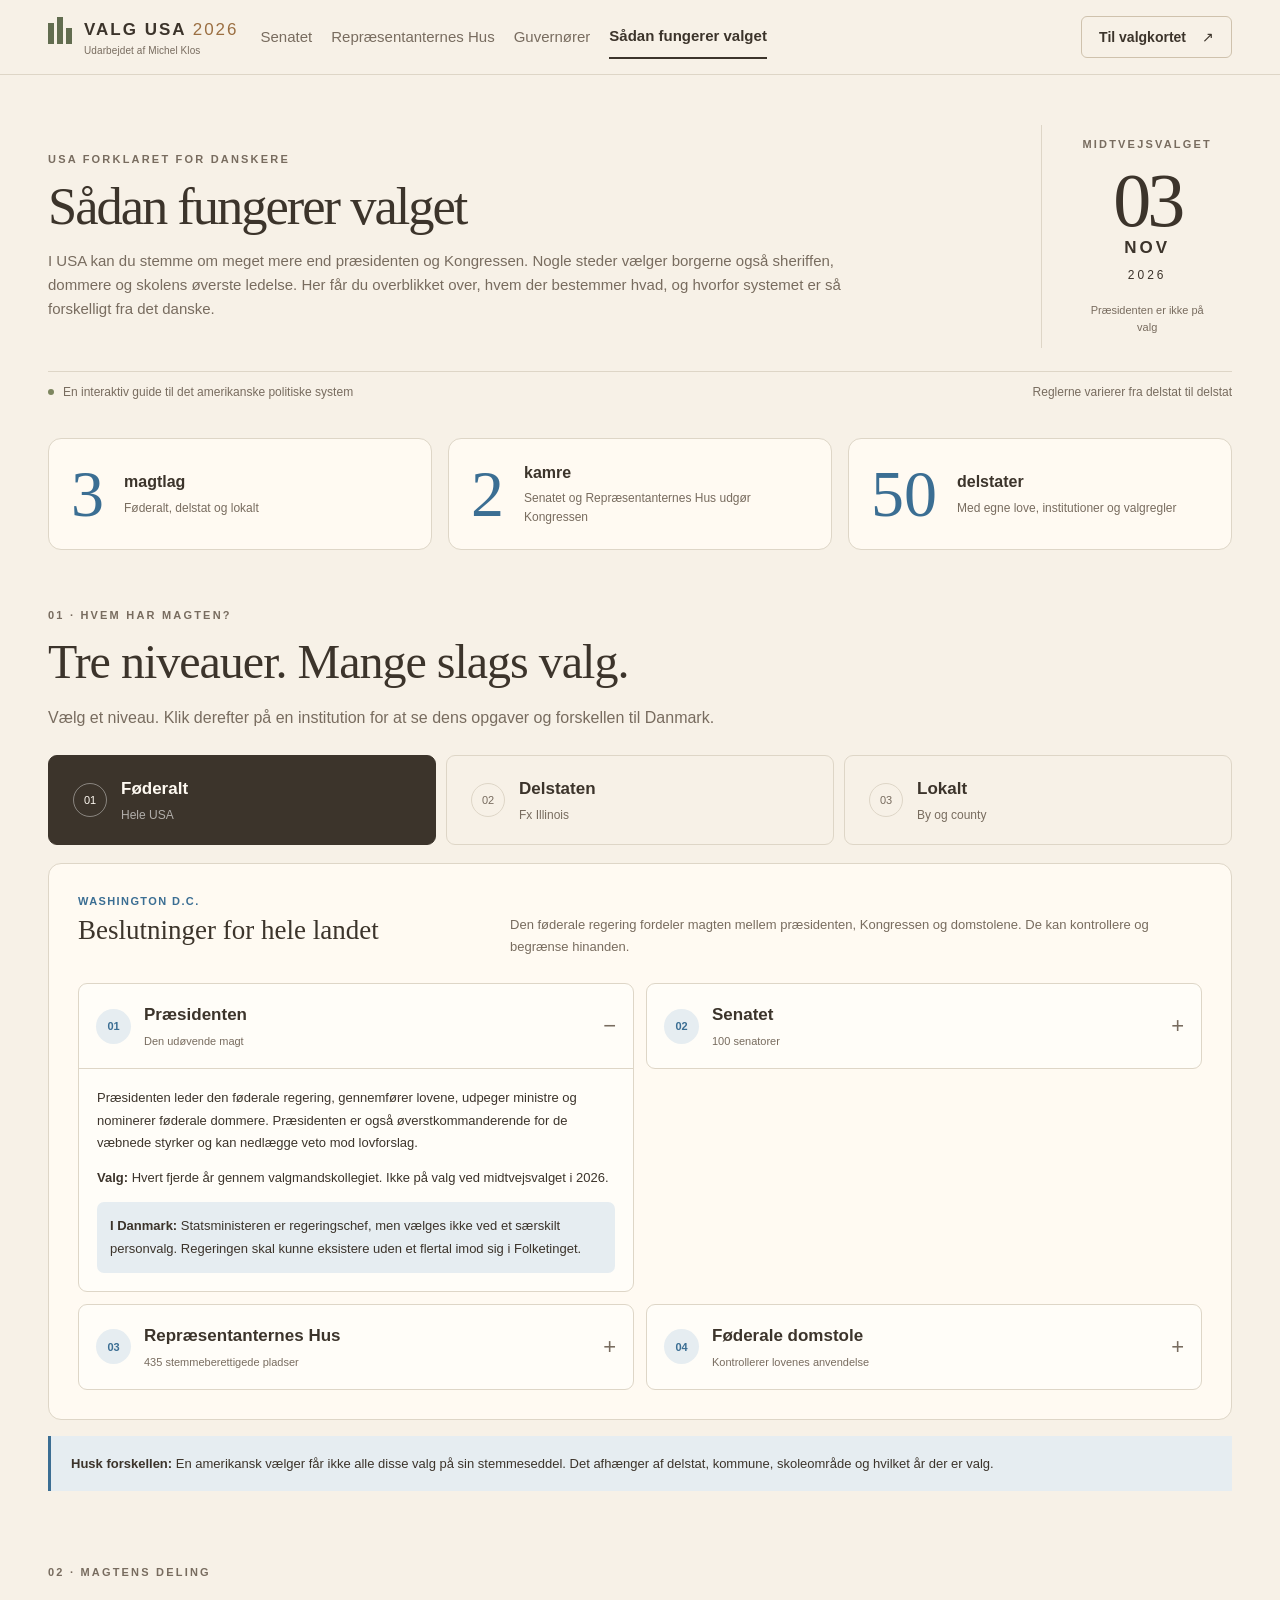
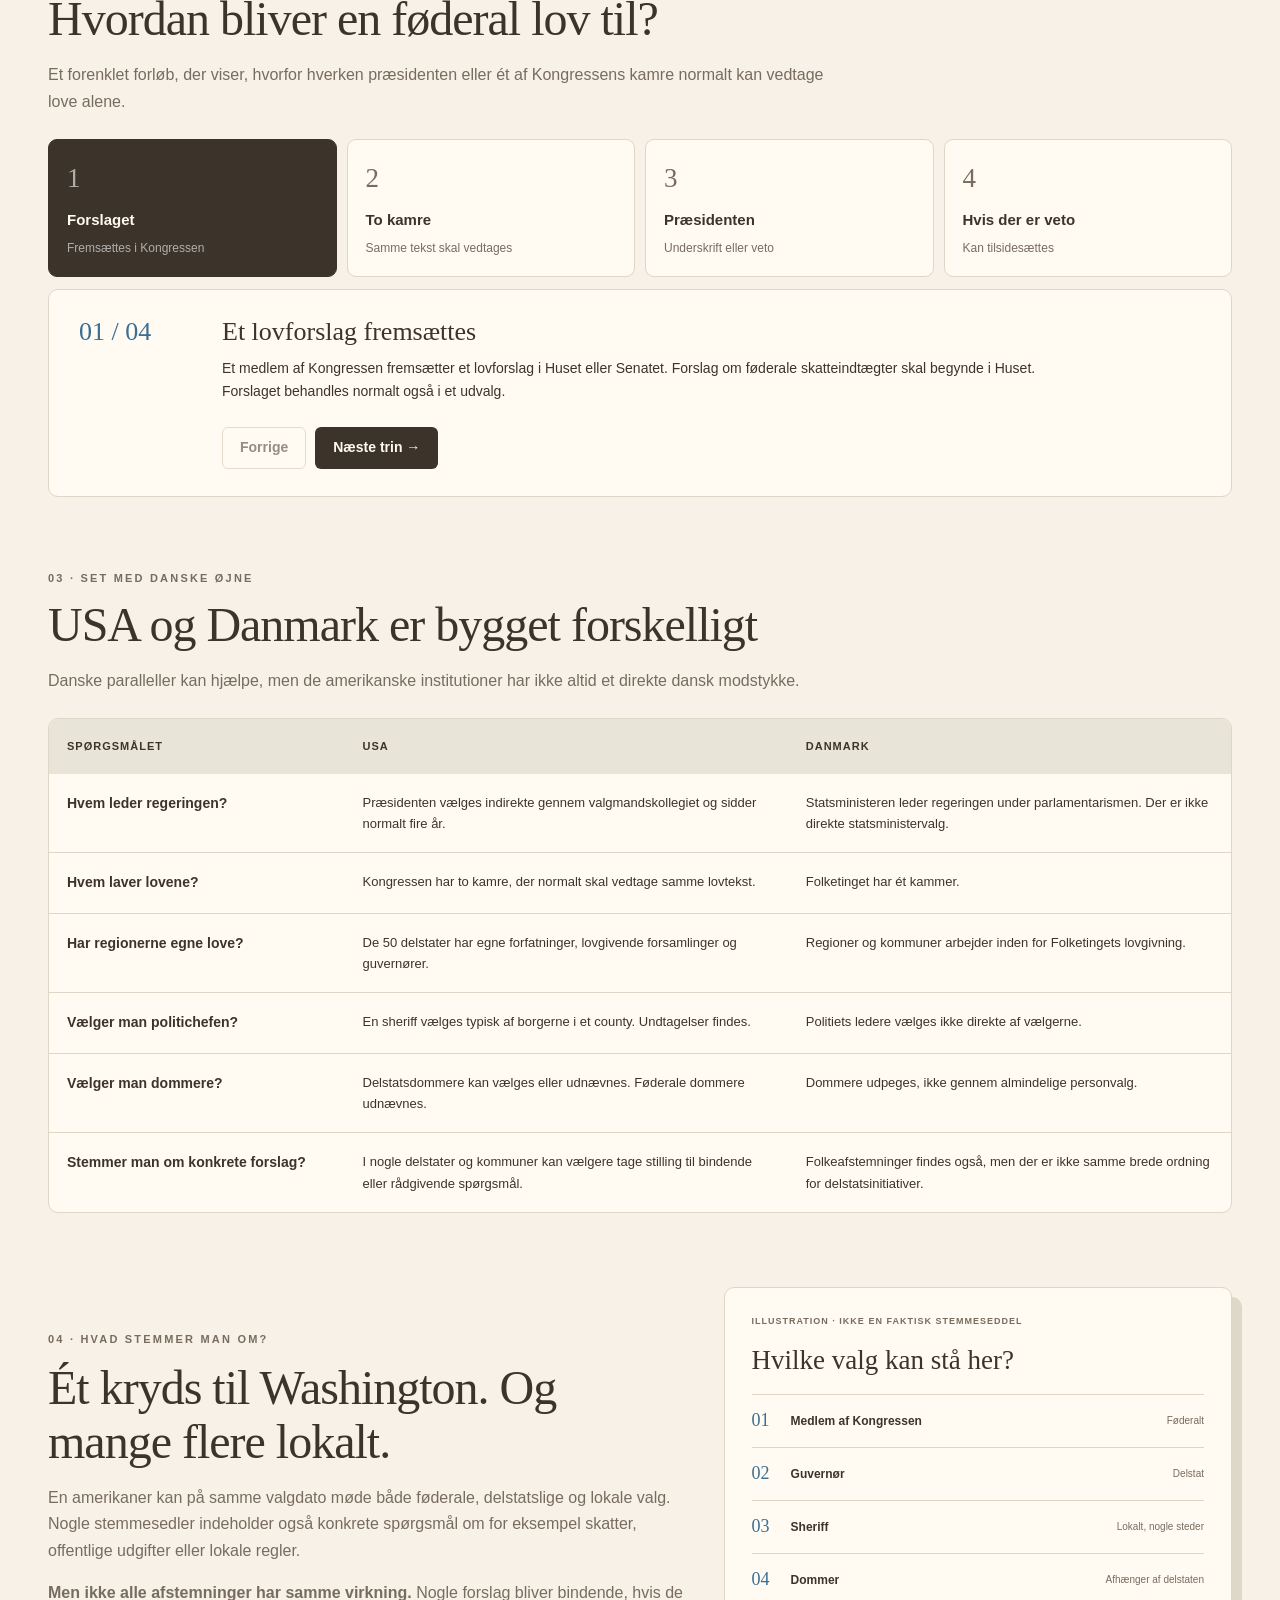
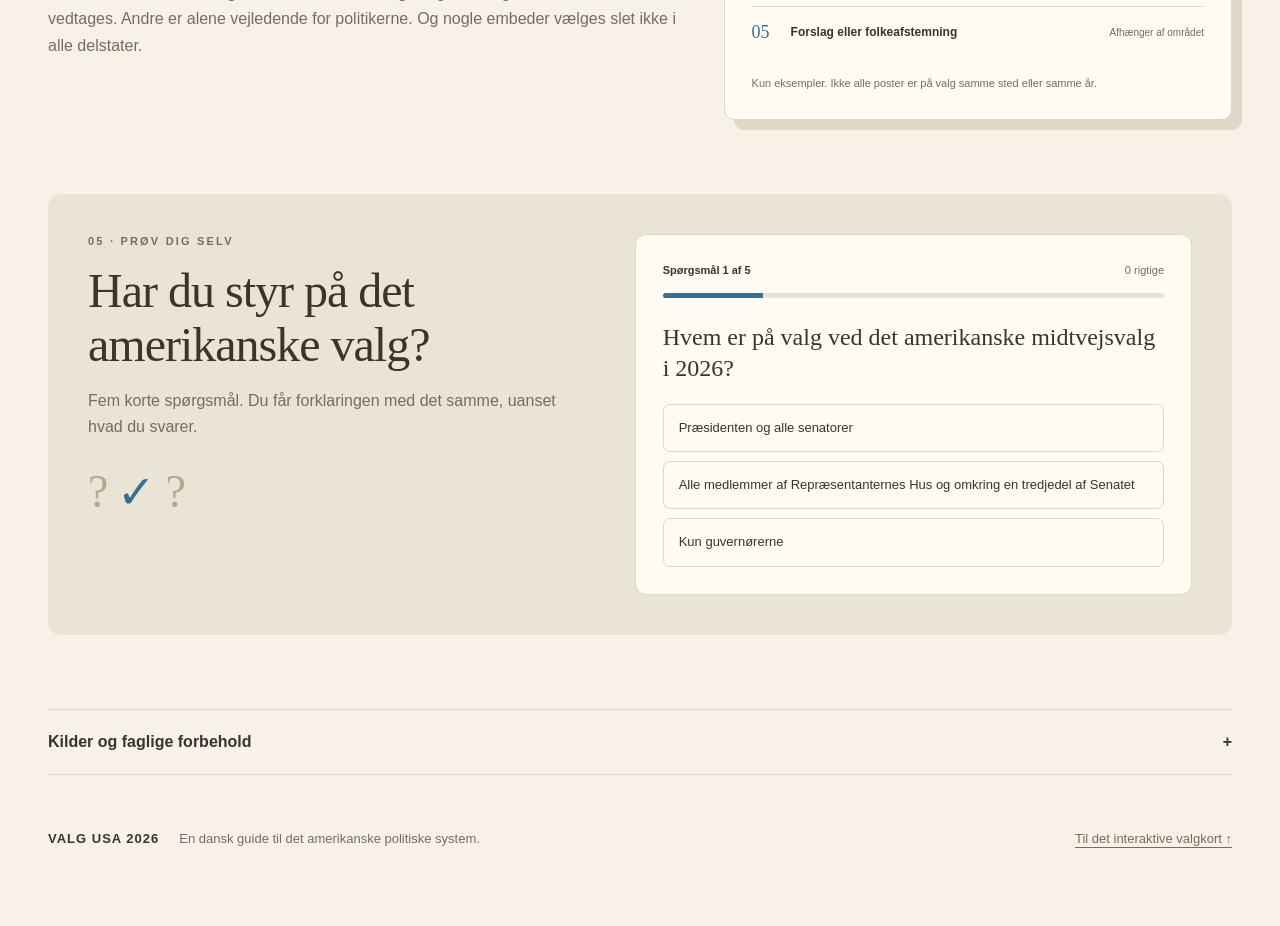
==== saadan-fungerer-valget.html @ 609e4a31 "Overfoer undervisningsguide uden Chicago og bevar udfoldede delstatsoplysninger" ====
<!doctype html>
<html lang="da">
<head>
  <meta charset="utf-8">
  <meta name="viewport" content="width=device-width,initial-scale=1">
  <meta name="theme-color" content="#3c342b">
  <meta name="description" content="Forstå det amerikanske valg fra præsidenten og Kongressen til sheriff, dommere, skolebestyrelser og lokale folkeafstemninger. En dansk, interaktiv valgguide.">
  <title>Sådan fungerer valget | Valg USA 2026</title>
  <link rel="icon" href="assets/favicon.svg" type="image/svg+xml">
  <link rel="stylesheet" href="assets/style.css">
  <link rel="stylesheet" href="assets/guide.css">
  <script defer src="assets/guide.js"></script>
</head>
<body class="guide-page">
  <a class="skip-link" href="#main">Gå til indhold</a>
  <header class="header">
    <div class="header-inner">
      <div class="brand-lockup"><a href="./?view=senate" class="brand" aria-label="Valg USA 2026, til forsiden"><span class="brand-symbol" aria-hidden="true"><i></i><i></i><i></i></span><span>VALG USA <b>2026</b></span></a><span class="brand-credit">Udarbejdet af Michel Klos</span></div>
      <nav class="nav" aria-label="Hovedmenu">
        <a class="nav-link" href="./?view=senate">Senatet</a>
        <a class="nav-link" href="./?view=house" aria-label="Repræsentanternes Hus"><span class="nav-full">Repræsentanternes Hus</span><span class="nav-short">Huset</span></a>
        <a class="nav-link" href="./?view=governors">Guvernører</a>

        <a class="nav-link active nav-education" href="saadan-fungerer-valget.html" aria-current="page"><span class="nav-full">Sådan fungerer valget</span><span class="nav-short">Valgguide</span></a>
      </nav>
      <a class="button button-outline guide-return" href="./?view=senate">Til valgkortet <span aria-hidden="true">↗</span></a>
    </div>
  </header>

  <main id="main" class="page">
    <section class="hero guide-hero" aria-labelledby="guide-title">
      <div class="guide-hero-copy">
        <p class="eyebrow">USA FORKLARET FOR DANSKERE</p>
        <h1 id="guide-title">Sådan fungerer valget</h1>
        <p class="hero-copy">I USA kan du stemme om meget mere end præsidenten og Kongressen. Nogle steder vælger borgerne også sheriffen, dommere og skolens øverste ledelse. Her får du overblikket over, hvem der bestemmer hvad, og hvorfor systemet er så forskelligt fra det danske.</p>
      </div>
      <div class="guide-hero-stamp" aria-label="Valgdag 3. november 2026">
        <span class="eyebrow">MIDTVEJSVALGET</span><strong>03<span>NOV</span></strong>
        <span>2026</span><small>Præsidenten er ikke på valg</small>
      </div>
    </section>
    <div class="snapshot-line"><span class="status-dot" aria-hidden="true"></span><span>En interaktiv guide til det amerikanske politiske system</span><span class="snapshot-note">Reglerne varierer fra delstat til delstat</span></div>

    <section class="guide-intro-tiles" aria-label="Tre grundlæggende tal">
      <article><strong>3</strong><div><span>magtlag</span><p>Føderalt, delstat og lokalt</p></div></article>
      <article><strong>2</strong><div><span>kamre</span><p>Senatet og Repræsentanternes Hus udgør Kongressen</p></div></article>
      <article><strong>50</strong><div><span>delstater</span><p>Med egne love, institutioner og valgregler</p></div></article>
    </section>

    <section class="guide-section" id="hvem-bestemmer" aria-labelledby="levels-heading">
      <div class="guide-section-head">
        <p class="eyebrow">01 · HVEM HAR MAGTEN?</p>
        <h2 id="levels-heading">Tre niveauer. Mange slags valg.</h2>
        <p>Vælg et niveau. Klik derefter på en institution for at se dens opgaver og forskellen til Danmark.</p>
      </div>
      <div class="level-switch" role="group" aria-label="Vælg politisk niveau">
        <button type="button" class="level-option is-active" data-level="federal" aria-pressed="true" aria-controls="level-federal"><span>01</span><strong>Føderalt</strong><small>Hele USA</small></button>
        <button type="button" class="level-option" data-level="state" aria-pressed="false" aria-controls="level-state"><span>02</span><strong>Delstaten</strong><small>Fx Illinois</small></button>
        <button type="button" class="level-option" data-level="local" aria-pressed="false" aria-controls="level-local"><span>03</span><strong>Lokalt</strong><small>By og county</small></button>
      </div>

      <div id="level-federal" class="level-panel" data-level-panel="federal">
        <div class="level-introduction"><span class="guide-eyemark">WASHINGTON D.C.</span><h3>Beslutninger for hele landet</h3><p>Den føderale regering fordeler magten mellem præsidenten, Kongressen og domstolene. De kan kontrollere og begrænse hinanden.</p></div>
        <div class="role-grid">
          <details class="role-card" open>
            <summary><span class="role-number">01</span><span class="role-heading"><strong>Præsidenten</strong><small>Den udøvende magt</small></span><span class="role-chevron" aria-hidden="true"></span></summary>
            <div class="role-body"><p>Præsidenten leder den føderale regering, gennemfører lovene, udpeger ministre og nominerer føderale dommere. Præsidenten er også øverstkommanderende for de væbnede styrker og kan nedlægge veto mod lovforslag.</p><p><strong>Valg:</strong> Hvert fjerde år gennem valgmandskollegiet. Ikke på valg ved midtvejsvalget i 2026.</p><p class="danish-note"><strong>I Danmark:</strong> Statsministeren er regeringschef, men vælges ikke ved et særskilt personvalg. Regeringen skal kunne eksistere uden et flertal imod sig i Folketinget.</p></div>
          </details>
          <details class="role-card">
            <summary><span class="role-number">02</span><span class="role-heading"><strong>Senatet</strong><small>100 senatorer</small></span><span class="role-chevron" aria-hidden="true"></span></summary>
            <div class="role-body"><p>Senatet vedtager føderale love sammen med Repræsentanternes Hus. Det skal også godkende mange af præsidentens udnævnelser, blandt andet føderale dommere, og har en særlig rolle ved traktater og rigsretssager.</p><p><strong>Valg:</strong> To senatorer fra hver delstat. Perioden er seks år. Omkring en tredjedel er på valg hvert andet år.</p><p class="danish-note"><strong>I Danmark:</strong> Folketinget har kun ét kammer. Danmark har ikke noget senat.</p></div>
          </details>
          <details class="role-card">
            <summary><span class="role-number">03</span><span class="role-heading"><strong>Repræsentanternes Hus</strong><small>435 stemmeberettigede pladser</small></span><span class="role-chevron" aria-hidden="true"></span></summary>
            <div class="role-body"><p>Huset vedtager love sammen med Senatet. Fordelingen af pladser mellem delstaterne afhænger af indbyggertallet. Forslag om føderale skatteindtægter skal begynde her. Huset kan også rejse en rigsretssag.</p><p><strong>Valg:</strong> Alle 435 pladser er på valg hvert andet år, også i 2026.</p><p class="danish-note"><strong>I Danmark:</strong> Folketinget vælger også repræsentanter ved almindelige valg, men det har ikke et andet kammer, som lovene også skal igennem.</p></div>
          </details>
          <details class="role-card">
            <summary><span class="role-number">04</span><span class="role-heading"><strong>Føderale domstole</strong><small>Kontrollerer lovenes anvendelse</small></span><span class="role-chevron" aria-hidden="true"></span></summary>
            <div class="role-body"><p>De føderale domstole fortolker lovgivningen og kan tilsidesætte regler, der strider mod forfatningen. Højesteret er øverste føderale domstol.</p><p><strong>Valg:</strong> Føderale højesterets- og distriktsdommere vælges ikke af borgerne. Præsidenten nominerer dem, og Senatet godkender dem. Mange er udnævnt på livstid.</p><p class="danish-note"><strong>I Danmark:</strong> Dommere vælges heller ikke ved almindelige borgerafstemninger.</p></div>
          </details>
        </div>
      </div>

      <div id="level-state" class="level-panel" data-level-panel="state" hidden>
        <div class="level-introduction"><span class="guide-eyemark">DELSTATERNES EGNE REGLER</span><h3>Hvert sted har sit eget politiske system</h3><p>Delstaterne har egne love, domstole, folkevalgte parlamenter og udøvende ledere. Derfor kan en stemmeseddel i Illinois se anderledes ud end i Texas.</p></div>
        <div class="role-grid">
          <details class="role-card" open>
            <summary><span class="role-number">01</span><span class="role-heading"><strong>Guvernøren</strong><small>Delstatens øverste leder</small></span><span class="role-chevron" aria-hidden="true"></span></summary>
            <div class="role-body"><p>Guvernøren leder delstatens administration, fremlægger budgetforslag og kan normalt underskrive eller nedlægge veto mod delstatens lovforslag. Beføjelserne afhænger af delstaten.</p><p><strong>Valg:</strong> Normalt hvert fjerde år. Vermont og New Hampshire har valgperioder på to år.</p><p class="danish-note"><strong>I Danmark:</strong> En guvernør kan ikke sidestilles direkte med en borgmester eller regionsrådsformand. Delstater har selvstændig lovgivningsmagt.</p></div>
          </details>
          <details class="role-card">
            <summary><span class="role-number">02</span><span class="role-heading"><strong>Delstatsparlamentet</strong><small>Lovgiver i delstaten</small></span><span class="role-chevron" aria-hidden="true"></span></summary>
            <div class="role-body"><p>Delstatens parlament vedtager regler og budgetter på områder, hvor delstaten har kompetence. De fleste delstater har to kamre, men Nebraska har kun ét.</p><p><strong>Valg:</strong> Valgperioder og valgordninger varierer. Mange delstatsparlamentarikere er også på valg i 2026.</p><p class="danish-note"><strong>I Danmark:</strong> Kommuner og regioner kan træffe mange beslutninger, men de vedtager ikke selvstændige love som amerikanske delstater.</p></div>
          </details>
          <details class="role-card">
            <summary><span class="role-number">03</span><span class="role-heading"><strong>Delstatsdommere</strong><small>Nogle vælges af vælgerne</small></span><span class="role-chevron" aria-hidden="true"></span></summary>
            <div class="role-body"><p>Her er en af de store forskelle: Mange delstater har valg til domstolene. Nogle steder stemmer borgerne mellem kandidater. Andre steder stemmer de ja eller nej til, om en siddende dommer skal fortsætte. Nogle delstater bruger udnævnelser.</p><p><strong>Valg:</strong> Dommervalg er ikke en fælles landsdækkende ordning. Metoden kan også afhænge af domstolstypen.</p><p class="danish-note"><strong>I Danmark:</strong> Dommere vælges ikke af borgerne, og domstolene skal være uafhængige.</p></div>
          </details>
          <details class="role-card">
            <summary><span class="role-number">04</span><span class="role-heading"><strong>Andre delstatsposter</strong><small>Fx justitsminister og økonomiansvarlige</small></span><span class="role-chevron" aria-hidden="true"></span></summary>
            <div class="role-body"><p>I mange delstater vælger borgerne også en attorney general, en secretary of state eller en treasurer. De har ansvar for forskellige retslige, administrative eller økonomiske opgaver. Andre steder udpeges nogle af dem.</p><p><strong>Valg:</strong> Embederne og valgformen varierer fra delstat til delstat.</p><p class="danish-note"><strong>I Danmark:</strong> Vi har ikke særskilte landsdækkende personvalg til tilsvarende embedsmænd.</p></div>
          </details>
        </div>
      </div>

      <div id="level-local" class="level-panel" data-level-panel="local" hidden>
        <div class="level-introduction"><span class="guide-eyemark">BYER, COUNTIES OG SKOLEDISTRIKTER</span><h3>Også meget lokale poster er på stemmesedlen</h3><p>Det er på lokalt niveau, at systemet virkelig overrasker mange danskere. Hvilke embeder der vælges, afhænger af bopæl og lokale regler.</p></div>
        <div class="role-grid">
          <details class="role-card" open>
            <summary><span class="role-number">01</span><span class="role-heading"><strong>Sheriffen</strong><small>Valgt politileder i mange counties</small></span><span class="role-chevron" aria-hidden="true"></span></summary>
            <div class="role-body"><p>En sheriff leder typisk et county-politi og kan have ansvar for blandt andet arresthuse, patruljering eller sikkerhed ved domstolene. De fleste sheriffer vælges af borgerne, men der er undtagelser, og nogle områder har slet ikke et sheriffembede.</p><p><strong>Valg:</strong> Ofte hvert fjerde år, men reglerne varierer.</p><p class="danish-note"><strong>I Danmark:</strong> Vi stemmer ikke direkte om, hvem der skal lede politiet.</p></div>
          </details>
          <details class="role-card">
            <summary><span class="role-number">02</span><span class="role-heading"><strong>Skolebestyrelsen</strong><small>Skolepolitik i lokalområdet</small></span><span class="role-chevron" aria-hidden="true"></span></summary>
            <div class="role-body"><p>Mange amerikanske skolebestyrelser vælges af vælgerne i et skoledistrikt. De sætter retningen for offentlige skoler og kan have indflydelse på budgetter, ledelse og lokale regler. Nogle bestyrelser udpeges i stedet.</p><p><strong>Valg:</strong> Kan foregå på andre tidspunkter end kongresvalget.</p><p class="danish-note"><strong>I Danmark:</strong> Forældre vælger repræsentanter til folkeskolens skolebestyrelse. Det er en anden model end brede lokalvalg i et amerikansk skoledistrikt.</p></div>
          </details>
          <details class="role-card">
            <summary><span class="role-number">03</span><span class="role-heading"><strong>Borgmester og byråd</strong><small>Lokalpolitik</small></span><span class="role-chevron" aria-hidden="true"></span></summary>
            <div class="role-body"><p>Mange amerikanske byer holder direkte valg til borgmester, mens andre bruger en city manager eller en anderledes styreform. Vælgerne kan ofte også vælge medlemmer af byrådet.</p><p><strong>Valg:</strong> Tidspunkt, beføjelser og opdeling varierer meget.</p><p class="danish-note"><strong>I Danmark:</strong> Vælgerne vælger kommunalbestyrelsen, som derefter vælger borgmesteren.</p></div>
          </details>
          <details class="role-card">
            <summary><span class="role-number">04</span><span class="role-heading"><strong>Offentlige anklagere</strong><small>Valg af district attorney nogle steder</small></span><span class="role-chevron" aria-hidden="true"></span></summary>
            <div class="role-body"><p>I mange områder vælger borgerne den øverste lokale anklager. En district attorney tager beslutninger om blandt andet straffesagers førelse. Andre steder er stillingen udpeget.</p><p><strong>Valg:</strong> Ikke en føderal standard. Reglerne varierer mellem delstater og counties.</p><p class="danish-note"><strong>I Danmark:</strong> Anklagere vælges ikke af borgerne ved offentlige valg.</p></div>
          </details>
        </div>
      </div>
      <div class="guide-callout"><strong>Husk forskellen:</strong> En amerikansk vælger får ikke alle disse valg på sin stemmeseddel. Det afhænger af delstat, kommune, skoleområde og hvilket år der er valg.</div>
    </section>

    <section class="guide-section" id="lovgivning" aria-labelledby="law-heading">
      <div class="guide-section-head">
        <p class="eyebrow">02 · MAGTENS DELING</p>
        <h2 id="law-heading">Hvordan bliver en føderal lov til?</h2>
        <p>Et forenklet forløb, der viser, hvorfor hverken præsidenten eller ét af Kongressens kamre normalt kan vedtage love alene.</p>
      </div>
      <div class="law-steps" role="group" aria-label="Vælg trin i lovgivningen">
        <button class="law-step is-active" type="button" data-law-step="0" aria-pressed="true"><span>1</span><strong>Forslaget</strong><small>Fremsættes i Kongressen</small></button>
        <button class="law-step" type="button" data-law-step="1" aria-pressed="false"><span>2</span><strong>To kamre</strong><small>Samme tekst skal vedtages</small></button>
        <button class="law-step" type="button" data-law-step="2" aria-pressed="false"><span>3</span><strong>Præsidenten</strong><small>Underskrift eller veto</small></button>
        <button class="law-step" type="button" data-law-step="3" aria-pressed="false"><span>4</span><strong>Hvis der er veto</strong><small>Kan tilsidesættes</small></button>
      </div>
      <div class="law-detail" aria-live="polite">
        <div class="law-index" id="law-index">01 / 04</div>
        <div><h3 id="law-detail-title">Et lovforslag fremsættes</h3><p id="law-detail-copy">Et medlem af Kongressen fremsætter et lovforslag i Huset eller Senatet. Skatteforslag om føderale indtægter skal begynde i Huset. Forslag behandles normalt også i udvalg.</p></div>
        <div class="law-actions"><button class="button button-outline" type="button" id="law-prev" disabled>Forrige</button><button class="button button-dark" type="button" id="law-next">Næste trin →</button></div>
      </div>
    </section>

    <section class="guide-section" id="danske-briller" aria-labelledby="comparison-heading">
      <div class="guide-section-head">
        <p class="eyebrow">03 · SET MED DANSKE ØJNE</p>
        <h2 id="comparison-heading">USA og Danmark er bygget forskelligt</h2>
        <p>Danske paralleller kan hjælpe, men de amerikanske institutioner har ikke altid et direkte dansk modstykke.</p>
      </div>
      <div class="compare-table-wrap"><table class="compare-table">
        <thead><tr><th scope="col">Spørgsmålet</th><th scope="col">USA</th><th scope="col">Danmark</th></tr></thead>
        <tbody>
          <tr><th scope="row">Hvem leder regeringen?</th><td>Præsidenten vælges indirekte gennem valgmandskollegiet og sidder normalt fire år.</td><td>Statsministeren leder regeringen under parlamentarismen. Der er ikke direkte statsministervalg.</td></tr>
          <tr><th scope="row">Hvem laver lovene?</th><td>Kongressen har to kamre, der normalt skal vedtage samme lovtekst.</td><td>Folketinget har ét kammer.</td></tr>
          <tr><th scope="row">Har regionerne egne love?</th><td>De 50 delstater har egne forfatninger, lovgivende forsamlinger og guvernører.</td><td>Regioner og kommuner arbejder inden for Folketingets lovgivning.</td></tr>
          <tr><th scope="row">Vælger man politichefen?</th><td>En sheriff vælges typisk af borgerne i et county. Undtagelser findes.</td><td>Politiets ledere vælges ikke direkte af vælgerne.</td></tr>
          <tr><th scope="row">Vælger man dommere?</th><td>Delstatsdommere kan vælges eller udnævnes. Føderale dommere udnævnes.</td><td>Dommere udpeges, ikke gennem almindelige personvalg.</td></tr>
          <tr><th scope="row">Stemmer man om konkrete forslag?</th><td>I nogle delstater og kommuner kan vælgere tage stilling til bindende eller rådgivende spørgsmål.</td><td>Folkeafstemninger findes også, men der er ikke samme brede ordning for delstatsinitiativer.</td></tr>
        </tbody>
      </table></div>
    </section>

    <section class="guide-section" id="stemmeseddel" aria-labelledby="ballot-heading">
      <div class="ballot-layout">
        <div class="ballot-main"><p class="eyebrow">04 · HVAD STEMMER MAN OM?</p><h2 id="ballot-heading">Ét kryds til Washington. Og mange flere lokalt.</h2><p>En amerikaner kan på samme valgdato møde både føderale, delstatslige og lokale valg. Nogle stemmesedler indeholder også konkrete spørgsmål om for eksempel skatter, offentlige udgifter eller lokale regler.</p>
          <p><strong>Men ikke alle afstemninger har samme virkning.</strong> Nogle forslag bliver bindende, hvis de vedtages. Andre er alene vejledende for politikerne. Og nogle embeder vælges slet ikke i alle delstater.</p>

        </div>
        <div class="ballot-example" aria-label="Eksempel på forskellige poster på en amerikansk stemmeseddel">
          <p class="ballot-cap">ILLUSTRATION · IKKE EN FAKTISK STEMMESEDDEL</p>
          <h3>Hvilke valg kan stå her?</h3>
          <div><span>01</span><strong>Medlem af Kongressen</strong><small>Føderalt</small></div>
          <div><span>02</span><strong>Guvernør</strong><small>Delstat</small></div>
          <div><span>03</span><strong>Sheriff</strong><small>Lokalt, nogle steder</small></div>
          <div><span>04</span><strong>Dommer</strong><small>Afhænger af delstaten</small></div>
          <div><span>05</span><strong>Forslag eller folkeafstemning</strong><small>Afhænger af området</small></div>
          <p class="ballot-disclaimer">Kun eksempler. Ikke alle poster er på valg samme sted eller samme år.</p>
        </div>
      </div>
    </section>

    <section class="guide-section guide-quiz-section" id="quiz" aria-labelledby="quiz-heading">
      <div class="quiz-layout">
        <div class="quiz-intro"><p class="eyebrow">05 · PRØV DIG SELV</p><h2 id="quiz-heading">Har du styr på det amerikanske valg?</h2><p>Fem korte spørgsmål. Du får forklaringen med det samme, uanset hvad du svarer.</p><div class="quiz-decoration" aria-hidden="true"><span>?</span><span>✓</span><span>?</span></div></div>
        <div class="quiz-card">
          <div class="quiz-progress"><strong id="quiz-progress">Spørgsmål 1 af 5</strong><span id="quiz-score">0 rigtige</span></div>
          <div class="quiz-track" aria-hidden="true"><span id="quiz-bar"></span></div>
          <h3 id="quiz-question">Indlæser quiz...</h3>
          <div id="quiz-choices" class="quiz-choices" role="group" aria-label="Svarmuligheder"></div>
          <div id="quiz-feedback" class="quiz-feedback" role="status" aria-live="polite" hidden></div>
          <button id="quiz-next" class="button button-dark quiz-next" type="button" hidden>Næste spørgsmål →</button>
          <button id="quiz-restart" class="button button-outline quiz-next" type="button" hidden>Prøv igen ↻</button>
        </div>
      </div>
    </section>

    <section class="guide-sources" aria-label="Kilder og afgrænsning">
      <details><summary>Kilder og faglige forbehold <span aria-hidden="true">+</span></summary>
        <div class="guide-sources-content">
          <p>Guiden beskriver typiske principper i det amerikanske system, ikke reglerne for hvert enkelt county eller hver delstat. Eksempler på sheriff-, dommer- og skolebestyrelsesvalg gælder ikke nødvendigvis alle vælgere. Oplysninger kontrolleret 1. november 2026.</p>
          <ul>
            <li><a href="https://www.usa.gov/branches-of-government" target="_blank" rel="noopener noreferrer">USAGov: De tre føderale magtgrene</a></li>
            <li><a href="https://www.usa.gov/midterm-elections" target="_blank" rel="noopener noreferrer">USAGov: Midtvejsvalg og valgperioder i Kongressen</a></li>
            <li><a href="https://www.usa.gov/presidential-election-process" target="_blank" rel="noopener noreferrer">USAGov: Præsidentvalg og valgmandskollegiet</a></li>
            <li><a href="https://www.usa.gov/how-laws-are-made" target="_blank" rel="noopener noreferrer">USAGov: Sådan bliver føderale love til</a></li>
            <li><a href="https://www.senate.gov/about/powers-procedures.htm" target="_blank" rel="noopener noreferrer">U.S. Senate: Senatets særlige beføjelser</a></li>
            <li><a href="https://www.nga.org/governors/powers-and-authority/" target="_blank" rel="noopener noreferrer">National Governors Association: Guvernørernes beføjelser</a></li>
            <li><a href="https://www.uscourts.gov/about-federal-courts/about-federal-judges/types-federal-judges/faqs-federal-judges" target="_blank" rel="noopener noreferrer">U.S. Courts: Udnævnelse af føderale dommere</a></li>
            <li><a href="https://www.brennancenter.org/our-work/research-reports/how-state-judges-are-selected" target="_blank" rel="noopener noreferrer">Brennan Center: Dommervalg og udnævnelser i delstaterne</a></li>
            <li><a href="https://bjs.ojp.gov/topics/law-enforcement/agency-characteristics" target="_blank" rel="noopener noreferrer">Bureau of Justice Statistics: Sheriffer og politichefer</a></li>
            <li><a href="https://www.nsba.org/who-we-are/our-members/local-governance" target="_blank" rel="noopener noreferrer">National School Boards Association: Lokale skolebestyrelser</a></li>
            <li><a href="https://www.ncsl.org/elections-and-campaigns/statewide-ballot-measures-database" target="_blank" rel="noopener noreferrer">NCSL: Afstemninger om konkrete forslag</a></li>
          </ul>
          <p>Undervisningsteksten er uafhængig af partiernes synspunkter. Spørgsmål i quizzen handler kun om institutioner og valgregler.</p>
        </div>
      </details>
    </section>
    <footer class="guide-footer"><span>VALG USA 2026</span><p>En dansk guide til det amerikanske politiske system.</p><a href="./?view=senate">Til det interaktive valgkort ↑</a></footer>
  </main>
  <noscript><p class="noscript">Aktivér JavaScript for at skifte politisk niveau og tage quizzen. De føderale forklaringer kan stadig læses ovenfor.</p></noscript>
</body>
</html>
---- assets/style.css ----
:root{--paper:#f6f4ee;--white:#fffefa;--ink:#172b3a;--muted:#627077;--line:#dcded6;--blue:#306ba7;--blue-soft:#e6eff8;--red:#bd5748;--red-soft:#f8e8e3;--other:#8a7042;--other-soft:#ede6d7;--blank:#e0e2dc;--unknown:#bcc5c9;--radius:13px;font-family:Arial,Helvetica,sans-serif;color:var(--ink);background:var(--paper);font-synthesis:none}
*{box-sizing:border-box}html{scroll-behavior:smooth;scroll-padding-top:30px}body{margin:0;font-size:16px;line-height:1.55}button,input,select{font:inherit}button,a,input,select,summary{-webkit-tap-highlight-color:transparent}button{cursor:pointer}a{color:inherit;text-decoration-thickness:1px;text-underline-offset:4px}button:focus-visible,a:focus-visible,select:focus-visible,input:focus-visible,summary:focus-visible,.state-shape:focus-visible{outline:3px solid #2076b2;outline-offset:4px}button:disabled{cursor:default;opacity:.55}[hidden]{display:none!important}h1,h2,h3,p{margin:0}h1,h2,h3{line-height:1.2}h2{font-size:26px;letter-spacing:-.7px}h3{font-size:18px}button{color:var(--ink)}.page{max-width:1380px;margin:auto;padding:0 48px}.header{border-bottom:1px solid var(--line);background:var(--paper)}.header-inner{max-width:1380px;margin:auto;padding:22px 48px;display:flex;gap:40px;align-items:center}.brand{display:flex;align-items:center;gap:12px;text-decoration:none;font-size:17px;font-weight:700;letter-spacing:2px;white-space:nowrap}.brand b{font-weight:400;color:var(--muted)}.brand-symbol{display:flex;align-items:flex-end;gap:3px;height:27px}.brand-symbol i{display:block;background:var(--ink);width:6px;height:21px}.brand-symbol i:nth-child(2){height:27px}.brand-symbol i:nth-child(3){height:16px}.nav{display:flex;gap:26px;flex:1}.nav-link{font-size:15px;background:none;border:0;padding:8px 0;color:var(--muted)}.nav-link.active{color:var(--ink);font-weight:700}.nav-link.active:after{content:'';display:block;height:2px;background:var(--ink);position:relative;top:9px}.nav-link span{font-size:16px;margin-left:2px}.button{min-height:42px;padding:10px 17px;border-radius:6px;border:1px solid transparent;text-decoration:none;display:inline-flex;gap:16px;justify-content:center;align-items:center;font-size:14px;font-weight:600;line-height:1.35;background:transparent}.button-outline{border-color:#c9cec9;background:transparent}.button-outline:hover{border-color:var(--ink);background:#eeeFE9}.button-dark{background:var(--ink);color:var(--white)}.button-dark:hover{background:#294455}.button-plain{padding:10px 7px}.button-plain:hover{text-decoration:underline}.share-button{font-weight:500}.hero{display:flex;align-items:center;justify-content:space-between;gap:32px;padding:50px 0 32px}.eyebrow{font-size:11px;letter-spacing:2.2px;font-weight:700;color:var(--muted);line-height:1.4}.hero .eyebrow{margin-bottom:14px}.hero h1{font-family:Georgia,'Times New Roman',serif;font-size:clamp(44px,5.2vw,70px);font-weight:400;letter-spacing:-2.8px;line-height:1.04}.hero-copy{margin-top:20px;color:var(--muted);font-size:17px;line-height:1.6}.election-date{align-self:center;text-align:center;padding:12px 26px 9px 45px;border-left:1px solid var(--line);flex-shrink:0}.date-day{font-family:Georgia,'Times New Roman',serif;font-size:70px;line-height:.9;display:block;letter-spacing:-3px}.date-day span{font-family:Arial,Helvetica,sans-serif;display:block;font-size:20px;letter-spacing:6px;margin-top:14px;padding-left:6px}.date-year{font-size:11px;letter-spacing:2px;color:var(--muted);display:block;margin-top:18px}.snapshot-line{display:flex;align-items:center;gap:9px;border-top:1px solid var(--line);padding:14px 0;color:var(--muted);font-size:12px}.status-dot{width:6px;height:6px;flex-shrink:0;border-radius:50%;background:#6e877a}.snapshot-note{margin-left:auto;padding-left:16px}.workspace-toolbar{display:flex;justify-content:space-between;align-items:center;gap:14px;margin:21px 0 18px}.mode-control{background:#e9eae4;border-radius:7px;padding:4px;display:flex;gap:3px}.mode-button{border:0;border-radius:4px;padding:10px 22px;background:transparent;font-size:14px;color:var(--muted)}.mode-button.active{background:var(--white);color:var(--ink);box-shadow:0 1px 4px #172b3a12;font-weight:600}.mode-button span{margin-left:6px}.toolbar-caption{font-size:13px;color:var(--muted)}.balance{border:1px solid var(--line);border-radius:var(--radius);background:var(--white);padding:23px 28px 20px}.balance-top{display:flex;justify-content:space-between;align-items:center;gap:12px}.balance-top h2{font-size:16px;letter-spacing:0;font-weight:600}.small-tag{font-size:10px;letter-spacing:1.3px;color:var(--muted)}.balance-values{display:flex;justify-content:space-between;align-items:flex-end;gap:12px;margin:18px 0 10px}.balance-party{display:flex;align-items:flex-end;gap:17px}.balance-party strong{font-size:43px;font-weight:500;line-height:1;letter-spacing:-2px;font-variant-numeric:tabular-nums}.balance-party .party-name{order:2;font-size:13px;max-width:175px;padding-bottom:4px}.balance-party:not(.balance-republican) strong{color:var(--blue)}.balance-republican{text-align:right}.balance-republican strong{color:var(--red);order:2}.balance-republican .party-name{order:1}.dot{width:9px;height:9px;display:inline-block;border-radius:50%;margin-right:5px;flex-shrink:0}.dot.d{background:var(--blue)}.dot.r{background:var(--red)}.dot.o{background:var(--other)}.dot.u{background:var(--unknown)}.dot.n{background:var(--blank);box-shadow:inset 0 0 0 1px #c4cbc4}.balance-middle{text-align:center;line-height:1.25;color:var(--muted);font-size:11px}.balance-middle strong{display:block;font-size:20px;color:var(--ink);font-variant-numeric:tabular-nums;font-weight:500}.seat-bar-wrap{position:relative;margin:18px 0 13px}.seat-bar{height:17px;display:flex;gap:2px}.seat{height:100%;flex:1;min-width:0}.seat.d{background:var(--blue)}.seat.r{background:var(--red)}.seat.o{background:var(--other)}.seat.u{background:var(--unknown)}.seat-midline{position:absolute;height:25px;width:2px;left:50%;top:-4px;background:var(--ink);pointer-events:none}.balance-foot{display:flex;justify-content:space-between;align-items:center;gap:12px;font-size:12px;color:var(--muted)}.text-button{border:0;background:transparent;text-decoration:underline;text-underline-offset:3px;padding:3px 0;font-size:12px;white-space:nowrap}.explanation{margin-top:15px;padding-top:15px;border-top:1px solid var(--line);font-size:14px;line-height:1.7;max-width:850px}.scenario-status{padding-top:15px;margin-top:15px;border-top:1px solid var(--line);font-size:14px}.scenario-status strong{font-weight:600}.map-layout{display:grid;grid-template-columns:minmax(0,1fr) 330px;gap:30px;margin-top:30px;align-items:start}.map-panel{min-width:0;padding:8px 0}.map-top{display:flex;justify-content:space-between;align-items:center;gap:12px}.map-top .eyebrow{margin-bottom:8px}.map-description{font-size:13px;color:var(--muted);margin-top:9px}.map-stage{position:relative;width:100%;margin:9px 0 4px}.map-stage svg{width:100%;height:auto;display:block;overflow:visible;min-height:230px}.state-shape{stroke:var(--paper);stroke-width:1.25;vector-effect:non-scaling-stroke;cursor:pointer;transition:fill .15s}.state-shape:hover{stroke:var(--ink);stroke-width:1.5;filter:brightness(.95)}.state-shape.selected{stroke:var(--ink);stroke-width:2.5}.map-label{font-family:Arial,Helvetica,sans-serif;font-size:11px;font-weight:600;pointer-events:none;text-anchor:middle;dominant-baseline:central;paint-order:stroke;stroke-width:2px;stroke:transparent}.map-label.selected{font-weight:700}.map-callout{stroke:#9ba8aa;stroke-width:.8;fill:none}.map-tooltip{position:absolute;background:var(--ink);color:var(--white);padding:9px 12px;border-radius:5px;z-index:4;pointer-events:none;font-size:12px;box-shadow:0 4px 18px #172b3a20;max-width:240px}.map-legend{display:flex;flex-wrap:wrap;gap:8px 18px;font-size:11px;color:var(--muted);margin:6px 0 18px;min-height:19px}.map-legend span{display:inline-flex;align-items:center}.map-bottom{border-top:1px solid var(--line);padding-top:15px;display:flex;align-items:center;gap:12px;font-size:12px}.map-bottom label{flex-shrink:0;font-weight:600}select{font-size:13px;padding:9px 32px 9px 10px;border:1px solid #c7cec9;border-radius:5px;min-height:39px;background:var(--white);color:var(--ink);max-width:100%}.map-note{margin-left:auto;font-size:10px;color:var(--muted);max-width:140px}.state-detail{border:1px solid var(--line);border-radius:var(--radius);padding:25px;background:var(--white);min-height:420px;scroll-margin-top:20px}.state-detail-header{display:flex;justify-content:space-between;gap:12px;align-items:flex-start;margin-bottom:18px}.state-detail h2{font-family:Georgia,'Times New Roman',serif;font-weight:400;font-size:32px;letter-spacing:-1px}.state-code{background:#eff0e9;font-size:12px;font-weight:600;letter-spacing:1px;line-height:36px;text-align:center;min-width:36px;border-radius:5px}.state-type{font-size:11px;color:var(--muted);margin-top:5px}.incumbent{font-size:12px;color:var(--muted);border-bottom:1px solid var(--line);padding-bottom:18px;margin-bottom:18px;line-height:1.7}.incumbent strong{color:var(--ink);font-weight:500}.candidate-heading{font-size:11px;text-transform:uppercase;letter-spacing:1.5px;font-weight:600;margin-bottom:12px}.candidate-list{display:flex;flex-direction:column;gap:0}.candidate-row{border-bottom:1px solid #eceee6;padding:12px 0;display:flex;gap:11px;align-items:center}.candidate-row:first-child{padding-top:2px}.candidate-row:last-child{border-bottom:0}.candidate-symbol{width:30px;height:30px;line-height:30px;text-align:center;font-size:11px;font-weight:700;border-radius:50%;flex-shrink:0}.candidate-symbol.d{background:var(--blue-soft);color:var(--blue)}.candidate-symbol.r{background:var(--red-soft);color:#a54436}.candidate-symbol.o{background:var(--other-soft);color:#725b32}.candidate-name{font-size:14px;font-weight:600;line-height:1.4;overflow-wrap:anywhere}.candidate-party{color:var(--muted);font-size:11px;margin-top:2px}.candidate-choice{width:100%;background:transparent;text-align:left;border:1px solid var(--line);border-radius:7px;padding:11px;margin:5px 0;display:flex;align-items:center;gap:9px}.candidate-choice:hover{background:#f4f4ef;border-color:#aab8b9}.candidate-choice.chosen{background:#f0f4f0;border-color:var(--ink)}.candidate-choice .choice-circle{margin-left:auto;border:1px solid #bac4c4;border-radius:50%;width:17px;height:17px;flex-shrink:0}.candidate-choice.chosen .choice-circle{background:var(--ink);box-shadow:inset 0 0 0 3px var(--white);border-color:var(--ink)}.candidate-choice.unassigned{font-size:12px;padding:9px 11px;min-height:39px;color:var(--muted)}.candidate-scope{font-size:10px;line-height:1.55;color:var(--muted);margin-top:13px}.state-action{width:100%;margin-top:18px}.state-source-links{margin-top:14px;font-size:10px;color:var(--muted);display:flex;flex-direction:column;gap:6px}.no-election{font-size:15px;line-height:1.7;margin-top:20px;color:var(--muted)}.state-chicago-link{display:block;margin-top:15px;font-size:12px;width:100%;text-align:center}.scenario-label{display:inline-block;font-size:10px;letter-spacing:1px;font-weight:600;padding:4px 7px;background:#eee9dc;color:#7b602b;border-radius:3px;margin-bottom:12px}.scenario-actions{display:flex;justify-content:space-between;align-items:center;gap:16px;padding:19px 0;border-bottom:1px solid var(--line)}.scenario-actions p{font-size:13px;color:var(--muted)}.scenario-actions div{display:flex;gap:10px;flex-wrap:wrap}.explainer-row{display:grid;grid-template-columns:repeat(3,minmax(0,1fr));gap:32px;padding:35px 0;margin-top:30px;border-top:1px solid var(--line)}.explainer-row article{display:flex;gap:16px}.explainer-number{font-size:11px;color:#8b9598;letter-spacing:1px;padding-top:4px}.explainer-row h3{font-size:15px;margin-bottom:8px}.explainer-row p{font-size:12px;line-height:1.7;color:var(--muted)}.sources-section{margin-top:15px;border-top:1px solid var(--line);border-bottom:1px solid var(--line)}.sources-section summary{cursor:pointer;list-style:none;display:flex;justify-content:space-between;padding:22px 0;font-size:13px;font-weight:600}.sources-section summary::-webkit-details-marker{display:none}.sources-section[open] summary span{transform:rotate(45deg)}.sources-content{display:grid;grid-template-columns:1fr 1fr;gap:55px;padding:8px 0 28px;font-size:13px;color:var(--muted)}.sources-content h3{font-size:14px;color:var(--ink);margin-bottom:10px}.sources-content p{margin-bottom:19px;line-height:1.75}.source-list{padding-left:18px;margin:0 0 24px;display:flex;flex-direction:column;gap:8px;overflow-wrap:anywhere}.source-small{font-size:12px}footer{display:flex;gap:20px;align-items:center;color:var(--muted);padding:24px 0 32px;font-size:11px}footer>span{font-weight:700;letter-spacing:1.5px;color:var(--ink)}footer a{margin-left:auto;white-space:nowrap}.chicago-intro{display:flex;gap:35px;align-items:center;justify-content:space-between;margin:28px 0}.chicago-intro h2{font-family:Georgia,'Times New Roman',serif;font-weight:400;font-size:34px;margin:10px 0}.chicago-intro p:not(.eyebrow){color:var(--muted);font-size:15px;max-width:660px}.chicago-intro a{flex-shrink:0}.chicago-statewide{display:grid;grid-template-columns:1fr 1fr;gap:24px;margin:26px 0 45px}.chicago-race{border:1px solid var(--line);background:var(--white);border-radius:var(--radius);padding:26px}.chicago-race h3{font-size:20px;margin-bottom:12px}.chicago-race>p{font-size:13px;color:var(--muted);line-height:1.7}.chicago-race .candidate-list{margin-top:17px}.chicago-race .candidate-row{padding:13px 0}.chicago-race .candidate-name{font-size:15px}.chicago-race .candidate-party{font-size:12px}.chicago-race .candidate-scope{font-size:11px}.chicago-race .state-source-links{font-size:11px}.local-section{margin:40px 0}.section-heading .eyebrow{margin-bottom:10px}.section-heading h2{font-family:Georgia,'Times New Roman',serif;font-size:34px;font-weight:400}.section-heading>p:not(.eyebrow){font-size:14px;color:var(--muted);max-width:760px;margin-top:12px}.office-grid{display:grid;grid-template-columns:repeat(3,minmax(0,1fr));gap:24px 35px;margin-top:25px}.office-item{border-top:1px solid var(--line);padding-top:18px}.office-item h3{font-size:16px;margin-bottom:8px}.office-item p{font-size:13px;line-height:1.75;color:var(--muted)}.office-item .address-note{font-size:10px;letter-spacing:1px;text-transform:uppercase;margin-top:9px}.referendums-section{margin:48px 0 35px}.referendum-list{display:grid;grid-template-columns:1fr 1fr;gap:0 35px;margin-top:25px}.referendum{padding:20px 0;border-top:1px solid var(--line);display:flex;gap:16px;align-items:flex-start}.referendum-number{font-size:12px;color:var(--muted);padding-top:3px}.referendum h3{font-size:16px;margin-bottom:9px}.referendum p{font-size:13px;color:var(--muted);line-height:1.7}.referendum .jurisdiction{font-size:10px;letter-spacing:1px;text-transform:uppercase;margin-bottom:7px}.referendum a{font-size:11px;color:var(--muted);display:inline-block;margin-top:9px}.chicago-back{margin:24px 0 45px}.toast{position:fixed;bottom:25px;left:50%;transform:translateX(-50%);background:var(--ink);color:var(--white);padding:13px 22px;border-radius:8px;z-index:30;font-size:14px;box-shadow:0 5px 30px #172b3a28;max-width:90vw}.skip-link{position:fixed;top:-100px;left:20px;z-index:50;background:var(--ink);color:white;padding:15px}.skip-link:focus{top:8px}dialog{border:1px solid var(--line);border-radius:15px;max-width:540px;width:calc(100% - 32px);padding:28px;background:var(--paper);color:var(--ink);box-shadow:0 15px 90px #172b3a35}dialog::backdrop{background:#172b3a70}.dialog-top{display:flex;align-items:center;justify-content:space-between;gap:20px}.dialog-top h2{font-size:25px}dialog p{font-size:14px;line-height:1.7;color:var(--muted);margin:16px 0}dialog label{display:block;font-size:12px;margin-bottom:6px}dialog input{width:100%;padding:12px;border:1px solid #bec9c5;border-radius:5px;color:var(--ink);background:var(--white);font-size:13px}dialog>.button{margin-top:16px}.noscript{padding:30px;text-align:center}.sr-only{position:absolute;left:-10000px;top:auto;width:1px;height:1px;overflow:hidden}
@media(min-width:1450px){.page,.header-inner{max-width:1420px}.map-layout{grid-template-columns:minmax(0,1fr) 350px}.hero h1{font-size:74px}.map-stage{margin-top:15px}}
@media(max-width:1050px){.page{padding:0 30px}.header-inner{padding:18px 30px;gap:30px}.map-layout{grid-template-columns:minmax(0,1fr) 290px;gap:24px}.state-detail{padding:20px}.map-top h2{font-size:24px}.chicago-shortcut{font-size:12px;padding:8px 11px;gap:7px}.map-note{display:none}.balance-party .party-name{font-size:12px;max-width:155px}.explainer-row{gap:23px}.explainer-row article{gap:12px}.hero{padding-top:40px}.office-grid{grid-template-columns:1fr 1fr}}
@media(max-width:780px){.page{padding:0 22px}.header-inner{padding:17px 22px;gap:22px}.brand{font-size:15px;letter-spacing:1px;gap:9px}.nav{gap:18px}.nav-link{font-size:13px}.share-button{font-size:12px;padding:9px 10px;gap:7px}.hero{padding:35px 0 25px;gap:20px}.hero h1{font-size:51px;letter-spacing:-2px}.hero-copy{font-size:15px}.election-date{padding:8px 5px 8px 25px}.date-day{font-size:57px}.date-day span{font-size:17px}.date-year{font-size:10px}.map-layout{grid-template-columns:1fr;gap:24px;margin-top:25px}.state-detail{min-height:0;display:block;padding:23px}.state-detail .candidate-list{max-width:none}.state-detail .candidate-choice{min-height:50px}.state-detail .candidate-scope{font-size:11px}.state-detail .state-source-links{font-size:11px}.state-detail .candidate-name{font-size:16px}.state-detail .candidate-party{font-size:12px}.state-action{max-width:300px}.state-chicago-link{width:auto;text-align:left}.map-stage svg{min-height:0}.map-bottom{justify-content:flex-start}.map-note{display:block;max-width:155px}.balance{padding:21px}.explainer-row{gap:23px}.explainer-row article{display:block}.explainer-number{display:block;margin-bottom:9px}.balance-party{gap:11px}.balance-party .party-name{font-size:11px;max-width:130px}.balance-party strong{font-size:38px}.sources-content{gap:25px}.chicago-intro{align-items:flex-start;flex-direction:column;gap:20px}.chicago-statewide{gap:18px}.chicago-race{padding:21px}.chicago-race h3{font-size:19px}}
@media(max-width:520px){.page{padding:0 17px}.header-inner{padding:16px 17px;gap:16px;flex-wrap:wrap}.brand{font-size:14px}.brand-symbol{height:22px}.brand-symbol i{width:5px;height:16px}.brand-symbol i:nth-child(2){height:22px}.brand-symbol i:nth-child(3){height:12px}.nav{order:3;flex-basis:100%;gap:27px;padding-top:3px}.nav-link{min-height:36px;padding:3px 0}.nav-link.active:after{top:6px}.share-button{margin-left:auto;min-height:36px;padding:8px 10px}.hero{padding:29px 0 22px}.hero h1{font-size:42px;letter-spacing:-1.9px}.hero .eyebrow{font-size:9px;letter-spacing:1.6px;margin-bottom:12px}.hero-copy{font-size:14px;margin-top:16px;max-width:310px}.desktop-break{display:none}.election-date{display:none}.snapshot-line{flex-wrap:wrap;font-size:10px;padding:11px 0;gap:7px}.snapshot-note{margin-left:13px;padding:0;flex-basis:90%;font-size:10px}.workspace-toolbar{margin:16px 0 15px;align-items:flex-start;flex-direction:column;gap:10px}.mode-control{width:100%;justify-content:stretch}.mode-button{flex:1;font-size:13px;min-height:42px;padding:10px}.toolbar-caption{font-size:11px}.balance{padding:18px 16px}.balance-top h2{font-size:14px}.small-tag{font-size:8px;letter-spacing:.6px}.balance-values{align-items:stretch;margin-top:20px}.balance-party{display:flex;flex-direction:column;align-items:flex-start;gap:5px;flex:1;justify-content:flex-end}.balance-party strong{order:1!important;font-size:36px;letter-spacing:-1px}.balance-party .party-name{order:2!important;max-width:125px;font-size:10px;line-height:1.45;min-height:30px;padding:0}.balance-republican{align-items:flex-end}.balance-middle{align-self:flex-start;padding-top:8px;font-size:9px;min-width:55px}.balance-middle strong{font-size:19px}.seat-bar{gap:1px;height:14px}.seat-midline{height:22px}.balance-foot{font-size:10px;align-items:flex-start}.balance-foot>span{max-width:66%}.text-button{font-size:10px;white-space:normal;text-align:right}.scenario-status{font-size:12px}.explanation{font-size:12px}.map-top h2{font-size:25px}.map-top .eyebrow{font-size:9px;letter-spacing:1.6px}.chicago-shortcut{font-size:11px;padding:9px 11px;min-height:40px}.map-description{font-size:11px;max-width:90%}.map-label{font-size:10px}.map-legend{font-size:10px;gap:8px 12px;margin-top:11px}.dot{width:8px;height:8px;margin-right:4px}.map-bottom{gap:9px;font-size:11px;flex-wrap:wrap}.map-bottom select{flex:1;min-width:140px;font-size:14px;min-height:44px}.map-note{margin-left:0;max-width:none;flex-basis:100%;font-size:10px}.state-detail{padding:21px}.state-detail h2{font-size:32px}.candidate-choice{min-height:52px}.state-detail .candidate-name{font-size:15px}.scenario-actions{flex-direction:column;align-items:flex-start;gap:12px}.scenario-actions p{font-size:12px}.scenario-actions .button{font-size:12px}.explainer-row{grid-template-columns:1fr;gap:22px;margin-top:26px;padding-top:24px}.explainer-row article{display:flex;gap:15px}.explainer-row p{font-size:13px}.explainer-number{padding-top:3px}.sources-section summary{font-size:12px}.sources-content{grid-template-columns:1fr;gap:8px;font-size:12px}footer{align-items:flex-start;flex-wrap:wrap;gap:10px;font-size:10px}footer>p{order:3;flex-basis:100%}.chicago-intro h2{font-size:30px}.chicago-intro .eyebrow{font-size:9px;letter-spacing:1.5px}.chicago-intro p:not(.eyebrow){font-size:14px}.chicago-statewide{grid-template-columns:1fr}.office-grid{grid-template-columns:1fr;gap:20px}.section-heading h2{font-size:29px}.section-heading .eyebrow{font-size:9px;letter-spacing:1.5px}.referendum-list{grid-template-columns:1fr}.referendum{gap:14px}.referendum h3{font-size:16px}.referendum p{font-size:13px}.chicago-race .candidate-name{font-size:15px}.toast{bottom:15px;width:calc(100% - 35px);text-align:center;font-size:13px}.map-tooltip{font-size:11px;max-width:180px}}
@media(prefers-reduced-motion:reduce){html{scroll-behavior:auto}*{transition:none!important}}

/* Keep the map central on the opening screen. */
@media(min-width:781px){.header-inner{padding-top:16px;padding-bottom:16px}.hero{padding:28px 0 23px;gap:26px}.hero h1{font-size:clamp(41px,4.1vw,56px);letter-spacing:-2px;line-height:1.12}.hero-copy{margin-top:13px;font-size:15px}.hero .eyebrow{margin-bottom:10px}.election-date{padding-left:30px}.date-day{font-size:49px}.date-day span{font-size:15px;letter-spacing:4px;margin-top:10px}.date-year{font-size:9px;margin-top:12px}.snapshot-line{padding:11px 0}.workspace-toolbar{margin:15px 0}.balance{padding:19px 25px 16px}.balance-values{margin-top:14px}.balance-party strong{font-size:36px}.map-layout{margin-top:24px}}

/* Autumn palette and the three election maps. */
:root{--paper:#f7f1e7;--white:#fffaf2;--ink:#3c342b;--muted:#786c5f;--line:#ded6c7;--blue:#3b6e93;--blue-soft:#e6edf1;--red:#b45d43;--red-soft:#f4e4da;--other:#88713f;--other-soft:#eee5d1;--blank:#e5dfd3;--unknown:#c3c6b8}
.header{background:var(--paper)}.brand-symbol i{background:#626d50}.brand b{color:#9b6f42}.button-outline{border-color:#cfc2ad}.button-outline:hover{background:#eee6d8;border-color:#8a785f}.button-dark:hover{background:#61503d}.mode-control{background:#eae2d4}.status-dot{background:#7d865f}.nav-full{display:inline}.nav-short{display:none}.nav-link span{font-size:inherit;margin-left:0}.state-code{background:#eee5d7}.candidate-row{border-color:#eee4d7}.candidate-choice:hover{background:#f3ecdf;border-color:#b5a58b}.candidate-choice.chosen{background:#efecde}.candidate-symbol.r{color:#a34d37}.candidate-symbol.o{color:#796130}.candidate-choice .choice-circle{border-color:#b5aa96}.candidate-choice.chosen .choice-circle{border-color:var(--ink)}.house-map-toolbar{display:flex;align-items:center;gap:13px;margin:17px 0 2px;font-size:12px;flex-wrap:wrap}.house-map-toolbar .button{min-height:35px;font-size:11px;padding:7px 11px}.house-map-toolbar .button:disabled{opacity:.4}.map-zoom-hint{color:var(--muted);font-size:10px;margin-left:auto}.district-control{border-top:0;padding-top:10px}.district-control select{min-width:215px}.district-boundary{stroke:var(--paper);stroke-width:.6;vector-effect:non-scaling-stroke;cursor:pointer;transition:fill .15s}.district-boundary:hover{stroke:var(--ink);stroke-width:1.8;filter:brightness(.95)}.district-boundary.selected{stroke:var(--ink);stroke-width:2.4}.district-boundary:focus-visible{outline:3px solid var(--blue);outline-offset:2px}.state-outline{fill:none;stroke:#8b7f6a;stroke-width:.75;vector-effect:non-scaling-stroke;pointer-events:none}.map-label.district-label{font-size:11px;paint-order:stroke;stroke:var(--paper);stroke-width:2.2px;font-weight:700;fill:var(--ink)}.map-label.national-house-label{fill:var(--ink);stroke:var(--paper);stroke-width:2.4px}.seat-bar.house-seats{gap:0;height:18px}.seat-segment{height:100%;transition:width .15s;min-width:0}.seat-segment.d{background:var(--blue)}.seat-segment.r{background:var(--red)}.seat-segment.o{background:var(--other)}.seat-segment.u{background:var(--unknown)}.seat-segment.v{background:var(--blank)}.seat.v{background:var(--blank)}.dot.v{background:var(--blank);box-shadow:inset 0 0 0 1px #baa98d}.incumbent .boundary-note{display:block;margin-top:7px;font-size:11px}.candidate-scope{font-size:11px}.state-source-links{font-size:11px;overflow-wrap:anywhere}.governor-balance .balance-middle{font-size:11px}.state-detail h2.long-title{font-size:27px}.balance-middle .minor-count{font-size:10px;margin-top:4px}.balance-foot .bar-total{font-variant-numeric:tabular-nums}
@media(max-width:1120px){.header-inner{flex-wrap:wrap;gap:14px 25px}.header-inner .nav{order:3;flex-basis:100%;gap:28px}.header-inner .share-button{margin-left:auto}.nav-link.active:after{top:7px}.nav-link{min-height:34px}.hero{padding-top:23px}}
@media(max-width:780px){.hero h1{font-size:43px}.map-zoom-hint{margin-left:0;flex-basis:100%}.house-map-toolbar{gap:9px}.nav-link{font-size:13px}.map-stage svg{overflow:visible}.district-control select{flex:1;min-width:0}.district-control{margin-top:0}.state-detail h2.long-title{font-size:30px}}
@media(max-width:520px){.nav-full{display:none}.nav-short{display:inline}.header-inner .nav{gap:0;justify-content:space-between}.header-inner{gap:13px}.hero h1{font-size:38px;letter-spacing:-1.6px}.hero{padding-top:23px}.map-kicker{font-size:9px}.house-map-toolbar{margin-top:12px}.house-map-toolbar .button{min-height:40px}.house-map-toolbar>span{font-size:11px}.map-description{max-width:100%;font-size:12px}.candidate-scope{font-size:11px}.map-label.district-label{font-size:10px}.balance-middle .minor-count{font-size:9px}.state-detail h2.long-title{font-size:28px}.district-control label{font-size:11px}.district-control select{font-size:14px}.map-legend{font-size:11px}.map-note{font-size:11px;line-height:1.5}}

/* Party-held Senate seats on the ballot. */
#senate-view>.balance{margin-top:22px}.seats-up-summary{border-top:1px solid var(--line);margin-top:16px;padding-top:15px;display:grid;grid-template-columns:180px 1fr;gap:10px 22px;align-items:center}.seats-up-summary h3{font-size:15px;letter-spacing:0}.seats-up-counts{display:grid;grid-template-columns:1fr 1fr;gap:12px}.seats-up-party{display:flex;align-items:center;gap:12px;padding:8px 15px;border-radius:6px;font-size:14px}.seats-up-party strong{font-size:30px;font-weight:500;line-height:1.2;font-variant-numeric:tabular-nums}.seats-up-party.d{background:var(--blue-soft);color:var(--blue)}.seats-up-party.r{background:var(--red-soft);color:var(--red)}.seats-up-summary p{grid-column:1/-1;color:var(--muted);font-size:12px;line-height:1.5}.seats-up-source{grid-column:1/-1;font-size:11px;color:var(--muted);justify-self:start}
@media(max-width:780px){.seats-up-summary{grid-template-columns:1fr;gap:10px}.seats-up-summary h3{font-size:14px}.seats-up-party{padding:9px 12px;gap:9px;font-size:13px}.seats-up-summary p{font-size:11px}.seats-up-counts{gap:10px}}
@media(max-width:380px){.seats-up-party{flex-direction:column;align-items:flex-start;gap:3px;font-size:12px}}

.brand-lockup{display:flex;flex-direction:column;align-items:flex-start;flex-shrink:0}.brand-credit{margin-left:36px;color:var(--muted);font-size:10px;font-weight:400;letter-spacing:.1px;line-height:1.3;white-space:nowrap}

.state-demographics{margin-top:22px;border-top:1px solid var(--line);padding-top:15px;font-size:12px}.state-demographics summary{cursor:pointer;font-weight:700;color:var(--ink);list-style:none;display:flex;align-items:center;justify-content:space-between}.state-demographics summary::-webkit-details-marker{display:none}.state-demographics summary::after{content:'+';font-size:18px;line-height:1;color:var(--muted)}.state-demographics[open] summary::after{content:'−'}.state-demographics dl{margin:14px 0 10px}.state-demographics dl>div{display:flex;justify-content:space-between;gap:12px;padding:7px 0;border-bottom:1px solid var(--line)}.state-demographics dt{color:var(--muted)}.state-demographics dd{margin:0;font-weight:700;text-align:right;white-space:nowrap}.state-demographics p{color:var(--muted);font-size:10px;line-height:1.55;margin:10px 0 5px}.state-demographics a{font-size:10px;color:var(--ink)}
---- assets/guide.css ----
/* Undervisningsside, isoleret fra valgkortets layout */
.guide-page .header-inner{gap:22px}.guide-page .nav{gap:19px;align-items:center}.guide-page .nav-link{text-decoration:none;white-space:nowrap}
.guide-page .guide-return{white-space:nowrap}
.guide-hero{padding-top:50px}.guide-hero-copy{max-width:850px}.guide-hero .hero-copy{max-width:800px}
.guide-hero-stamp{border-left:1px solid var(--line);padding:12px 20px 12px 40px;display:flex;align-items:center;flex-direction:column;flex-shrink:0;text-align:center}
.guide-hero-stamp strong{font:normal 76px/1 Georgia,serif;letter-spacing:-4px}.guide-hero-stamp strong span{font:700 17px Arial,sans-serif;letter-spacing:3px;display:block}
.guide-hero-stamp>span:not(.eyebrow){font-size:12px;letter-spacing:3px;margin-top:8px}.guide-hero-stamp small{font-size:11px;color:var(--muted);max-width:125px;margin-top:17px}
.guide-intro-tiles{display:grid;grid-template-columns:repeat(3,minmax(0,1fr));gap:16px;margin:25px 0 58px}
.guide-intro-tiles article{border:1px solid var(--line);border-radius:var(--radius);background:var(--white);display:flex;align-items:center;gap:20px;padding:22px}
.guide-intro-tiles article>strong{font:normal 66px/1 Georgia,serif;color:var(--blue)}.guide-intro-tiles span{font-weight:700;font-size:16px}.guide-intro-tiles p{font-size:12px;color:var(--muted);margin-top:4px}
.guide-section{margin:0 0 74px}.guide-section-head{max-width:800px;margin-bottom:24px}.guide-section-head .eyebrow{margin-bottom:12px}
.guide-section-head h2,.ballot-main h2,.quiz-intro h2{font:normal clamp(32px,4vw,48px)/1.12 Georgia,serif;letter-spacing:-1px;margin-bottom:16px}
.guide-section-head>p:last-child,.ballot-main p:not(.eyebrow),.quiz-intro>p:not(.eyebrow){font-size:16px;color:var(--muted);line-height:1.65}
.level-switch{display:grid;grid-template-columns:repeat(3,1fr);gap:10px;margin-bottom:18px}
.level-option{text-align:left;background:transparent;border:1px solid var(--line);padding:20px 24px;border-radius:9px;display:grid;grid-template-columns:36px 1fr;gap:3px 12px;align-items:center}
.level-option>span{border:1px solid var(--line);border-radius:50%;width:34px;height:34px;display:grid;place-items:center;font-size:11px;color:var(--muted);grid-row:span 2}
.level-option strong{font-size:17px}.level-option small{font-size:12px;color:var(--muted)}.level-option.is-active{background:var(--ink);border-color:var(--ink);color:var(--white)}.level-option.is-active span{color:var(--white);border-color:#ffffff65}.level-option.is-active small{color:#fff9}
.level-panel{border:1px solid var(--line);background:var(--white);border-radius:13px;padding:29px}
.level-introduction{margin:0 0 25px;display:grid;grid-template-columns:minmax(0,1fr) minmax(0,1.7fr);gap:4px 25px}
.level-introduction .guide-eyemark{grid-column:1/-1;font-size:11px;font-weight:700;letter-spacing:1.4px;color:var(--blue)}
.level-introduction h3{font:normal 27px/1.2 Georgia,serif}.level-introduction p{font-size:13px;color:var(--muted);line-height:1.7}
.role-grid{display:grid;grid-template-columns:repeat(2,minmax(0,1fr));gap:12px}.role-card{border:1px solid var(--line);border-radius:9px;min-width:0;align-self:start;background:#fffdf8}
.role-card summary{list-style:none;display:flex;align-items:center;gap:13px;padding:18px 17px;cursor:pointer;min-height:80px}.role-card summary::-webkit-details-marker{display:none}
.role-number{display:grid;place-items:center;flex-shrink:0;width:35px;height:35px;border-radius:50%;background:var(--blue-soft);color:var(--blue);font:700 11px Arial,sans-serif}
.role-heading{display:grid;gap:4px}.role-heading strong{font-size:17px}.role-heading small{font-size:11px;color:var(--muted)}
.role-chevron{margin-left:auto;font-size:22px;color:var(--muted)}.role-chevron::before{content:"+"}.role-card[open] .role-chevron::before{content:"−"}
.role-card[open] summary{border-bottom:1px solid var(--line)}.role-body{padding:18px;font-size:13px;line-height:1.75}.role-body>p+p{margin-top:12px}
.danish-note{background:var(--blue-soft);padding:13px;border-radius:7px;color:var(--ink)}.guide-callout{margin-top:16px;border-left:3px solid var(--blue);background:var(--blue-soft);padding:17px 20px;font-size:13px;line-height:1.65}
.law-steps{display:grid;grid-template-columns:repeat(4,minmax(0,1fr));gap:10px}.law-step{min-width:0;text-align:left;background:var(--white);border:1px solid var(--line);border-radius:9px;padding:18px;display:flex;flex-direction:column;gap:8px}.law-step>span{font-family:Georgia,serif;font-size:27px;color:var(--muted)}.law-step strong{font-size:15px}.law-step small{font-size:12px;color:var(--muted)}.law-step.is-active{background:var(--ink);border-color:var(--ink);color:var(--white)}.law-step.is-active span,.law-step.is-active small{color:#fff9}
.law-detail{display:grid;grid-template-columns:125px 1fr;gap:18px;border:1px solid var(--line);background:var(--white);padding:27px 30px;margin-top:12px;border-radius:10px}
.law-index{font:normal 26px Georgia,serif;color:var(--blue)}.law-detail h3{font:normal 26px Georgia,serif;margin-bottom:10px}.law-detail p{font-size:14px;line-height:1.65;max-width:850px}.law-actions{grid-column:2;display:flex;gap:9px;margin-top:6px}
.compare-table-wrap{overflow-x:auto;border:1px solid var(--line);border-radius:10px;background:var(--white)}.compare-table{border-collapse:collapse;width:100%;font-size:13px;line-height:1.65}
.compare-table th,.compare-table td{text-align:left;vertical-align:top;border-bottom:1px solid var(--line);padding:18px}.compare-table tr:last-child>*{border-bottom:0}
.compare-table thead{background:#e8e4d8}.compare-table thead th{font-size:11px;letter-spacing:1px;text-transform:uppercase}
.compare-table tbody th{font-size:14px;width:25%;font-weight:700}.compare-table td{width:37.5%}
.ballot-layout{display:grid;grid-template-columns:minmax(0,1fr) minmax(290px,.8fr);gap:40px;align-items:center}
.ballot-main .eyebrow{margin-bottom:14px}.ballot-main p{margin-bottom:16px}.ballot-main>.button{margin-top:12px}
.ballot-example{border:1px solid var(--line);background:var(--white);padding:27px;border-radius:10px;box-shadow:10px 10px 0 #dfd8c9}
.ballot-cap{letter-spacing:1px;color:var(--muted);font-size:9px;font-weight:700}.ballot-example h3{font:normal 27px Georgia,serif;margin:16px 0 18px}
.ballot-example>div{display:grid;grid-template-columns:30px 1fr auto;gap:9px;align-items:center;border-top:1px solid var(--line);padding:12px 0;font-size:12px}
.ballot-example>div span{color:var(--blue);font-family:Georgia,serif;font-size:18px}.ballot-example>div small{color:var(--muted);text-align:right}
.ballot-disclaimer{margin-top:16px;color:var(--muted);font-size:11px}
.guide-quiz-section{background:#eae4d7;border-radius:13px;padding:40px}.quiz-layout{display:grid;grid-template-columns:minmax(0,1fr) minmax(0,1.1fr);gap:40px;align-items:start}
.quiz-intro .eyebrow{margin-bottom:15px}.quiz-decoration{display:flex;gap:9px;margin-top:25px}.quiz-decoration span{font:normal 46px Georgia,serif;color:#b4a890}.quiz-decoration span:nth-child(2){color:var(--blue)}
.quiz-card{background:var(--white);border:1px solid var(--line);border-radius:11px;padding:27px;min-height:300px}
.quiz-progress{display:flex;justify-content:space-between;gap:12px;font-size:11px;color:var(--muted)}.quiz-progress strong{color:var(--ink)}
.quiz-track{background:#e6e0d6;height:5px;border-radius:5px;overflow:hidden;margin:14px 0 24px}.quiz-track span{height:100%;display:block;background:var(--blue);width:20%;transition:width .2s}
.quiz-card h3{font:normal 24px/1.3 Georgia,serif;margin-bottom:20px}.quiz-choices{display:grid;gap:9px}
.quiz-choice{background:transparent;border:1px solid var(--line);border-radius:7px;text-align:left;padding:13px 15px;font-size:13px}
.quiz-choice:hover:not(:disabled){border-color:var(--blue);background:var(--blue-soft)}.quiz-choice:disabled{cursor:default}.quiz-choice.is-correct{background:#e1efe0;border-color:#60816a;color:#2a5436}.quiz-choice.is-wrong{background:#f8e6dd;border-color:#ae6b54}
.quiz-feedback{margin-top:17px;padding:13px;background:var(--blue-soft);border-radius:7px;font-size:13px;line-height:1.6}.quiz-next{margin-top:15px}
.guide-sources{margin:60px 0 30px;border-top:1px solid var(--line);border-bottom:1px solid var(--line)}.guide-sources summary{list-style:none;padding:20px 0;cursor:pointer;font-weight:700}.guide-sources summary::-webkit-details-marker{display:none}
.guide-sources summary span{float:right}.guide-sources-content{padding:4px 0 24px;font-size:13px;line-height:1.7;max-width:1000px}.guide-sources-content p{margin:9px 0}.guide-sources-content ul{columns:2;column-gap:35px;margin-top:15px;padding-left:23px}.guide-sources-content li{break-inside:avoid;margin-bottom:7px}
.guide-footer{display:flex;align-items:center;flex-wrap:wrap;gap:20px;margin:25px 0 45px;color:var(--muted);font-size:13px}.guide-footer span{font-weight:700;letter-spacing:1px}.guide-footer a{margin-left:auto}
@media(max-width:1120px){.guide-page .header-inner{flex-wrap:wrap;gap:12px}.guide-page .nav{order:3;flex-basis:100%;gap:18px}.guide-page .guide-return{margin-left:auto}}
@media(max-width:780px){.guide-hero-stamp{display:none}.guide-intro-tiles{gap:9px;margin-bottom:42px}.guide-intro-tiles article{padding:14px;gap:9px}.guide-intro-tiles article>strong{font-size:43px}.guide-intro-tiles span{font-size:13px}.guide-intro-tiles p{font-size:11px}.level-introduction{grid-template-columns:1fr}.role-grid{grid-template-columns:1fr}.level-panel{padding:17px}.ballot-layout,.quiz-layout{grid-template-columns:1fr;gap:22px}.guide-quiz-section{padding:21px}.law-detail{grid-template-columns:1fr}.law-actions{grid-column:1}.guide-sources-content ul{columns:1}}
@media(max-width:520px){.guide-page .nav{display:flex;flex-wrap:wrap;justify-content:flex-start;gap:8px 18px}.guide-page .nav-link{min-height:30px;font-size:12px}.guide-page .nav-education{font-weight:700}.guide-hero{padding-top:28px}.guide-hero .hero-copy{font-size:14px}.guide-intro-tiles{grid-template-columns:1fr}.guide-intro-tiles article{padding:13px 17px}.guide-intro-tiles article>strong{font-size:44px}.guide-section{margin-bottom:48px}.guide-section-head h2,.ballot-main h2,.quiz-intro h2{font-size:33px}.level-option{padding:11px 8px;display:flex;flex-direction:column;text-align:center;gap:5px}.level-option>span{width:27px;height:27px;font-size:10px}.level-option strong{font-size:12px}.level-option small{font-size:10px}.role-card summary{padding:14px 12px}.role-heading strong{font-size:15px}.law-steps{grid-template-columns:repeat(2,1fr)}.law-step{padding:13px}.law-step strong{font-size:13px}.law-detail{padding:19px}.compare-table{font-size:12px}.compare-table th,.compare-table td{padding:13px}.compare-table tbody th{min-width:130px}.compare-table td{min-width:200px}.ballot-example{padding:17px}.ballot-example>div{grid-template-columns:25px 1fr}.ballot-example>div small{grid-column:2;text-align:left}.quiz-card{padding:18px}.guide-footer a{margin-left:0}}
@media(prefers-reduced-motion:reduce){.quiz-track span{transition:none}}
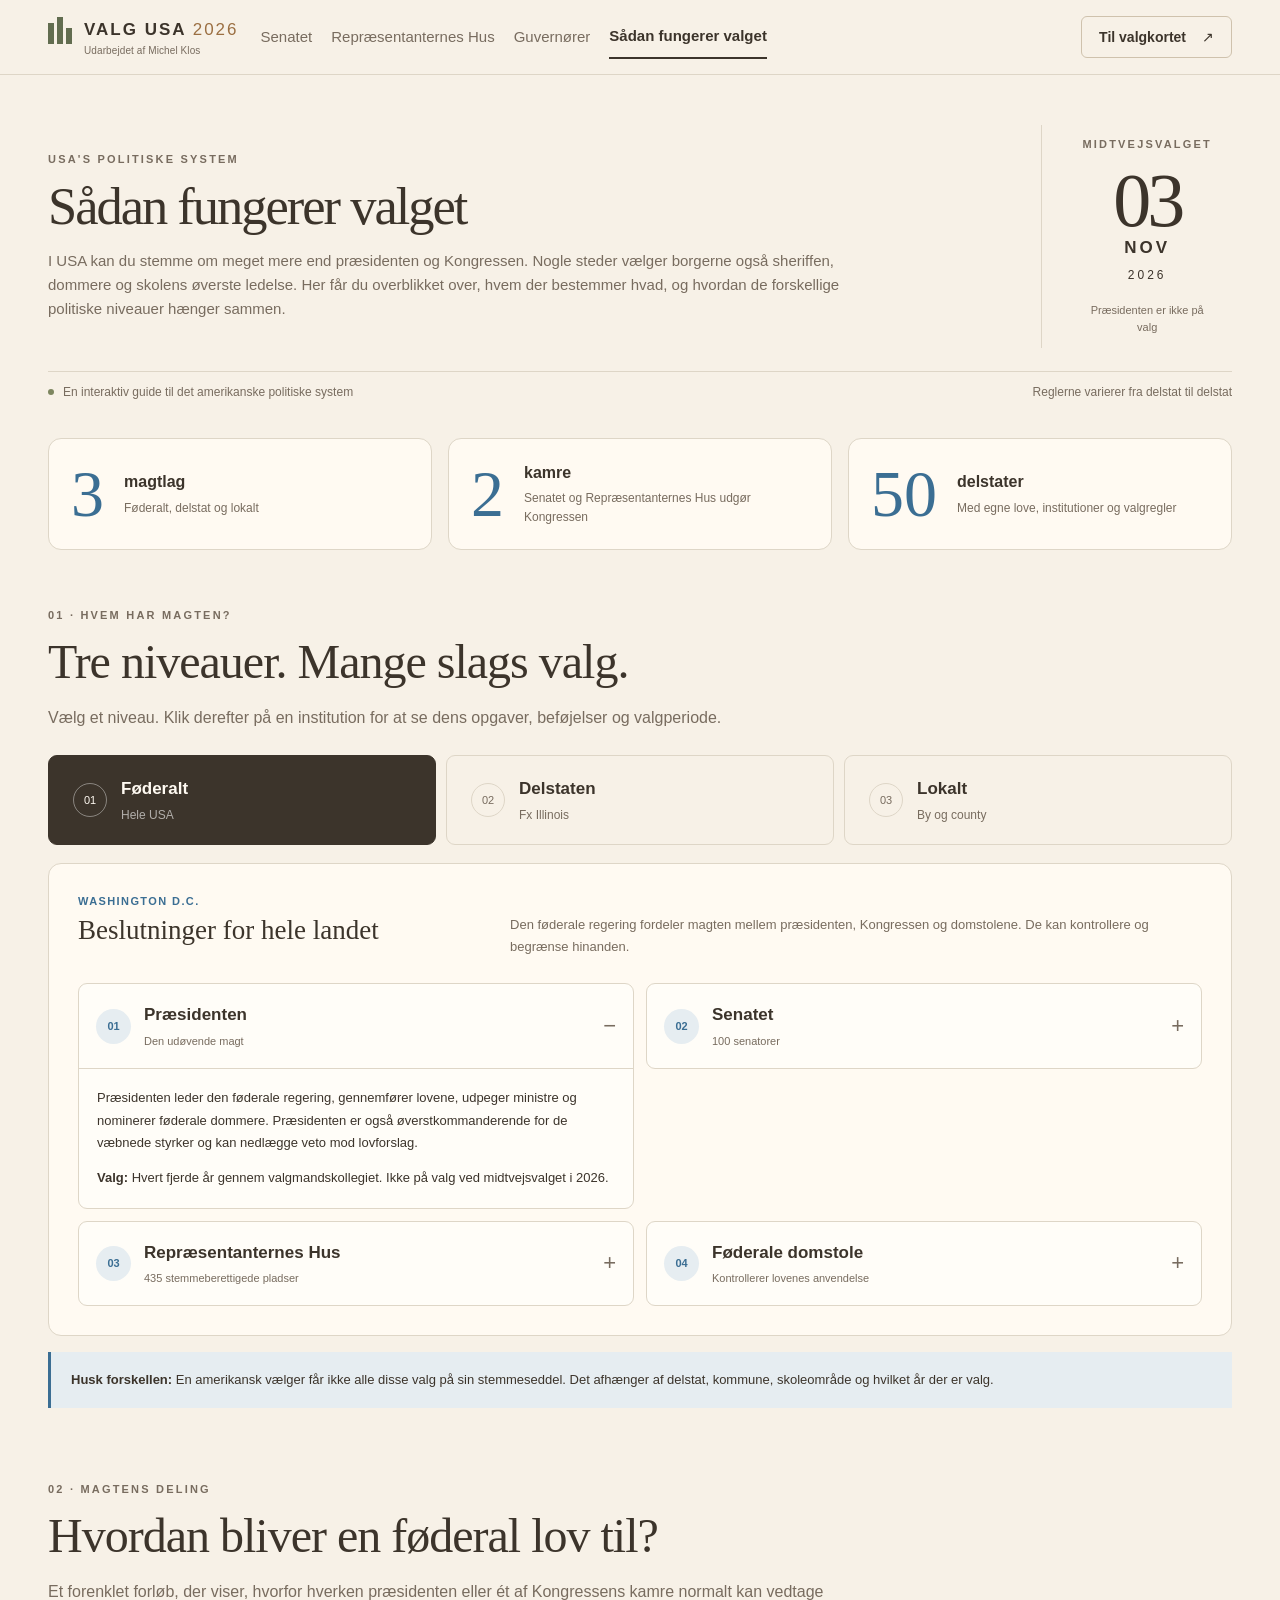
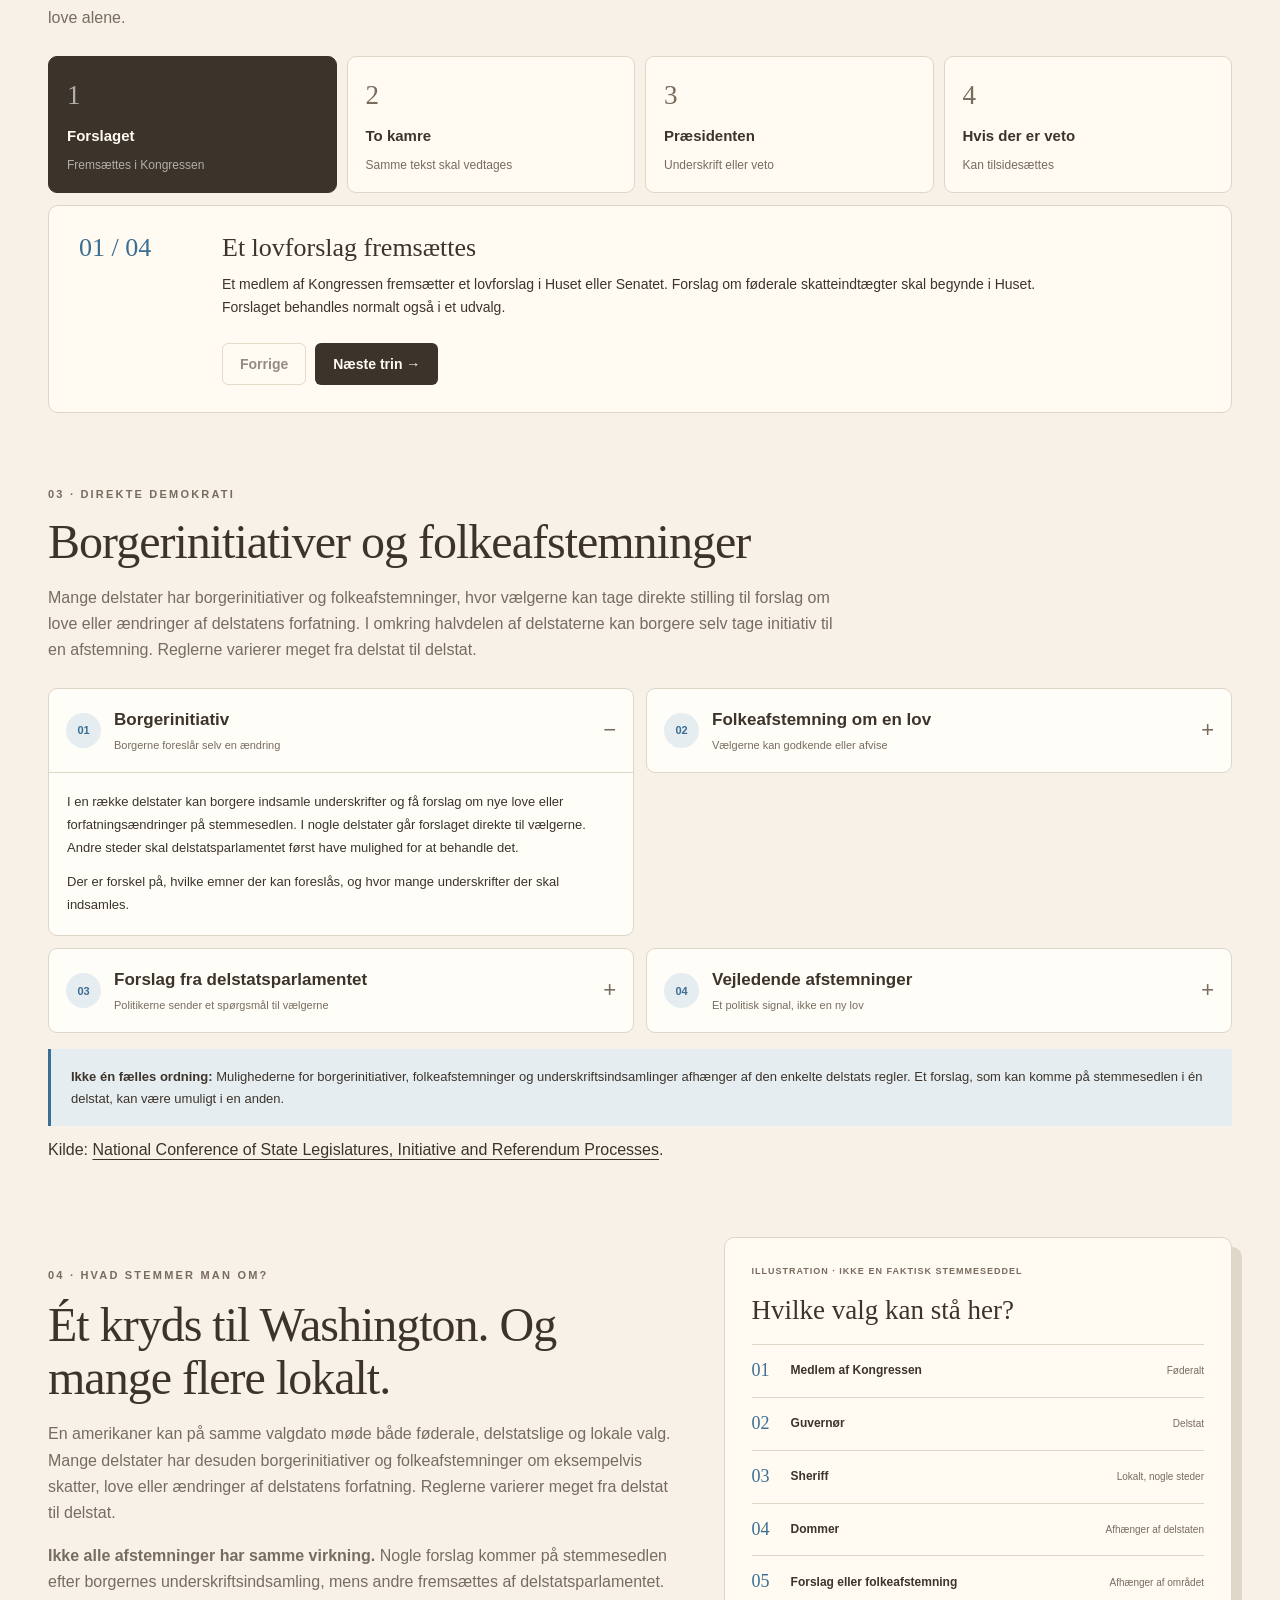
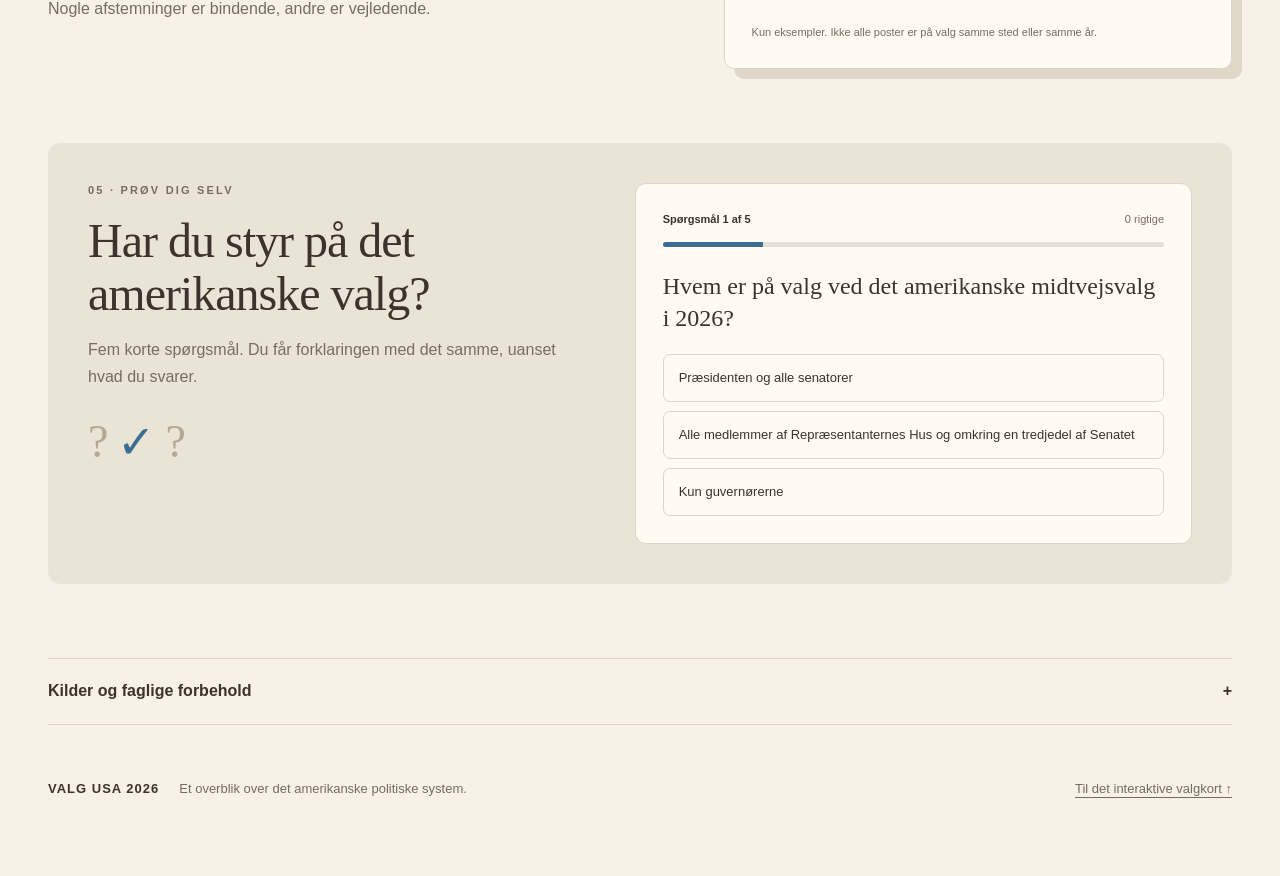
==== commit 0c9b5601: "Praeciser borgerinitiativer og folkeafstemninger og fjern Danmark-sammenligninger" ====
--- a/saadan-fungerer-valget.html
+++ b/saadan-fungerer-valget.html
@@ -4,7 +4,7 @@
   <meta charset="utf-8">
   <meta name="viewport" content="width=device-width,initial-scale=1">
   <meta name="theme-color" content="#3c342b">
-  <meta name="description" content="Forstå det amerikanske valg fra præsidenten og Kongressen til sheriff, dommere, skolebestyrelser og lokale folkeafstemninger. En dansk, interaktiv valgguide.">
+  <meta name="description" content="Forstå det amerikanske valg fra præsidenten og Kongressen til sheriff, dommere, skolebestyrelser og lokale folkeafstemninger. En interaktiv valgguide.">
   <title>Sådan fungerer valget | Valg USA 2026</title>
   <link rel="icon" href="assets/favicon.svg" type="image/svg+xml">
   <link rel="stylesheet" href="assets/style.css">
@@ -30,9 +30,9 @@
   <main id="main" class="page">
     <section class="hero guide-hero" aria-labelledby="guide-title">
       <div class="guide-hero-copy">
-        <p class="eyebrow">USA FORKLARET FOR DANSKERE</p>
+        <p class="eyebrow">USA'S POLITISKE SYSTEM</p>
         <h1 id="guide-title">Sådan fungerer valget</h1>
-        <p class="hero-copy">I USA kan du stemme om meget mere end præsidenten og Kongressen. Nogle steder vælger borgerne også sheriffen, dommere og skolens øverste ledelse. Her får du overblikket over, hvem der bestemmer hvad, og hvorfor systemet er så forskelligt fra det danske.</p>
+        <p class="hero-copy">I USA kan du stemme om meget mere end præsidenten og Kongressen. Nogle steder vælger borgerne også sheriffen, dommere og skolens øverste ledelse. Her får du overblikket over, hvem der bestemmer hvad, og hvordan de forskellige politiske niveauer hænger sammen.</p>
       </div>
       <div class="guide-hero-stamp" aria-label="Valgdag 3. november 2026">
         <span class="eyebrow">MIDTVEJSVALGET</span><strong>03<span>NOV</span></strong>
@@ -51,7 +51,7 @@
       <div class="guide-section-head">
         <p class="eyebrow">01 · HVEM HAR MAGTEN?</p>
         <h2 id="levels-heading">Tre niveauer. Mange slags valg.</h2>
-        <p>Vælg et niveau. Klik derefter på en institution for at se dens opgaver og forskellen til Danmark.</p>
+        <p>Vælg et niveau. Klik derefter på en institution for at se dens opgaver, beføjelser og valgperiode.</p>
       </div>
       <div class="level-switch" role="group" aria-label="Vælg politisk niveau">
         <button type="button" class="level-option is-active" data-level="federal" aria-pressed="true" aria-controls="level-federal"><span>01</span><strong>Føderalt</strong><small>Hele USA</small></button>
@@ -64,19 +64,19 @@
         <div class="role-grid">
           <details class="role-card" open>
             <summary><span class="role-number">01</span><span class="role-heading"><strong>Præsidenten</strong><small>Den udøvende magt</small></span><span class="role-chevron" aria-hidden="true"></span></summary>
-            <div class="role-body"><p>Præsidenten leder den føderale regering, gennemfører lovene, udpeger ministre og nominerer føderale dommere. Præsidenten er også øverstkommanderende for de væbnede styrker og kan nedlægge veto mod lovforslag.</p><p><strong>Valg:</strong> Hvert fjerde år gennem valgmandskollegiet. Ikke på valg ved midtvejsvalget i 2026.</p><p class="danish-note"><strong>I Danmark:</strong> Statsministeren er regeringschef, men vælges ikke ved et særskilt personvalg. Regeringen skal kunne eksistere uden et flertal imod sig i Folketinget.</p></div>
+            <div class="role-body"><p>Præsidenten leder den føderale regering, gennemfører lovene, udpeger ministre og nominerer føderale dommere. Præsidenten er også øverstkommanderende for de væbnede styrker og kan nedlægge veto mod lovforslag.</p><p><strong>Valg:</strong> Hvert fjerde år gennem valgmandskollegiet. Ikke på valg ved midtvejsvalget i 2026.</p></div>
           </details>
           <details class="role-card">
             <summary><span class="role-number">02</span><span class="role-heading"><strong>Senatet</strong><small>100 senatorer</small></span><span class="role-chevron" aria-hidden="true"></span></summary>
-            <div class="role-body"><p>Senatet vedtager føderale love sammen med Repræsentanternes Hus. Det skal også godkende mange af præsidentens udnævnelser, blandt andet føderale dommere, og har en særlig rolle ved traktater og rigsretssager.</p><p><strong>Valg:</strong> To senatorer fra hver delstat. Perioden er seks år. Omkring en tredjedel er på valg hvert andet år.</p><p class="danish-note"><strong>I Danmark:</strong> Folketinget har kun ét kammer. Danmark har ikke noget senat.</p></div>
+            <div class="role-body"><p>Senatet vedtager føderale love sammen med Repræsentanternes Hus. Det skal også godkende mange af præsidentens udnævnelser, blandt andet føderale dommere, og har en særlig rolle ved traktater og rigsretssager.</p><p><strong>Valg:</strong> To senatorer fra hver delstat. Perioden er seks år. Omkring en tredjedel er på valg hvert andet år.</p></div>
           </details>
           <details class="role-card">
             <summary><span class="role-number">03</span><span class="role-heading"><strong>Repræsentanternes Hus</strong><small>435 stemmeberettigede pladser</small></span><span class="role-chevron" aria-hidden="true"></span></summary>
-            <div class="role-body"><p>Huset vedtager love sammen med Senatet. Fordelingen af pladser mellem delstaterne afhænger af indbyggertallet. Forslag om føderale skatteindtægter skal begynde her. Huset kan også rejse en rigsretssag.</p><p><strong>Valg:</strong> Alle 435 pladser er på valg hvert andet år, også i 2026.</p><p class="danish-note"><strong>I Danmark:</strong> Folketinget vælger også repræsentanter ved almindelige valg, men det har ikke et andet kammer, som lovene også skal igennem.</p></div>
+            <div class="role-body"><p>Huset vedtager love sammen med Senatet. Fordelingen af pladser mellem delstaterne afhænger af indbyggertallet. Forslag om føderale skatteindtægter skal begynde her. Huset kan også rejse en rigsretssag.</p><p><strong>Valg:</strong> Alle 435 pladser er på valg hvert andet år, også i 2026.</p></div>
           </details>
           <details class="role-card">
             <summary><span class="role-number">04</span><span class="role-heading"><strong>Føderale domstole</strong><small>Kontrollerer lovenes anvendelse</small></span><span class="role-chevron" aria-hidden="true"></span></summary>
-            <div class="role-body"><p>De føderale domstole fortolker lovgivningen og kan tilsidesætte regler, der strider mod forfatningen. Højesteret er øverste føderale domstol.</p><p><strong>Valg:</strong> Føderale højesterets- og distriktsdommere vælges ikke af borgerne. Præsidenten nominerer dem, og Senatet godkender dem. Mange er udnævnt på livstid.</p><p class="danish-note"><strong>I Danmark:</strong> Dommere vælges heller ikke ved almindelige borgerafstemninger.</p></div>
+            <div class="role-body"><p>De føderale domstole fortolker lovgivningen og kan tilsidesætte regler, der strider mod forfatningen. Højesteret er øverste føderale domstol.</p><p><strong>Valg:</strong> Føderale højesterets- og distriktsdommere vælges ikke af borgerne. Præsidenten nominerer dem, og Senatet godkender dem. Mange er udnævnt på livstid.</p></div>
           </details>
         </div>
       </div>
@@ -86,19 +86,19 @@
         <div class="role-grid">
           <details class="role-card" open>
             <summary><span class="role-number">01</span><span class="role-heading"><strong>Guvernøren</strong><small>Delstatens øverste leder</small></span><span class="role-chevron" aria-hidden="true"></span></summary>
-            <div class="role-body"><p>Guvernøren leder delstatens administration, fremlægger budgetforslag og kan normalt underskrive eller nedlægge veto mod delstatens lovforslag. Beføjelserne afhænger af delstaten.</p><p><strong>Valg:</strong> Normalt hvert fjerde år. Vermont og New Hampshire har valgperioder på to år.</p><p class="danish-note"><strong>I Danmark:</strong> En guvernør kan ikke sidestilles direkte med en borgmester eller regionsrådsformand. Delstater har selvstændig lovgivningsmagt.</p></div>
+            <div class="role-body"><p>Guvernøren leder delstatens administration, fremlægger budgetforslag og kan normalt underskrive eller nedlægge veto mod delstatens lovforslag. Beføjelserne afhænger af delstaten.</p><p><strong>Valg:</strong> Normalt hvert fjerde år. Vermont og New Hampshire har valgperioder på to år.</p></div>
           </details>
           <details class="role-card">
             <summary><span class="role-number">02</span><span class="role-heading"><strong>Delstatsparlamentet</strong><small>Lovgiver i delstaten</small></span><span class="role-chevron" aria-hidden="true"></span></summary>
-            <div class="role-body"><p>Delstatens parlament vedtager regler og budgetter på områder, hvor delstaten har kompetence. De fleste delstater har to kamre, men Nebraska har kun ét.</p><p><strong>Valg:</strong> Valgperioder og valgordninger varierer. Mange delstatsparlamentarikere er også på valg i 2026.</p><p class="danish-note"><strong>I Danmark:</strong> Kommuner og regioner kan træffe mange beslutninger, men de vedtager ikke selvstændige love som amerikanske delstater.</p></div>
+            <div class="role-body"><p>Delstatens parlament vedtager regler og budgetter på områder, hvor delstaten har kompetence. De fleste delstater har to kamre, men Nebraska har kun ét.</p><p><strong>Valg:</strong> Valgperioder og valgordninger varierer. Mange delstatsparlamentarikere er også på valg i 2026.</p></div>
           </details>
           <details class="role-card">
             <summary><span class="role-number">03</span><span class="role-heading"><strong>Delstatsdommere</strong><small>Nogle vælges af vælgerne</small></span><span class="role-chevron" aria-hidden="true"></span></summary>
-            <div class="role-body"><p>Her er en af de store forskelle: Mange delstater har valg til domstolene. Nogle steder stemmer borgerne mellem kandidater. Andre steder stemmer de ja eller nej til, om en siddende dommer skal fortsætte. Nogle delstater bruger udnævnelser.</p><p><strong>Valg:</strong> Dommervalg er ikke en fælles landsdækkende ordning. Metoden kan også afhænge af domstolstypen.</p><p class="danish-note"><strong>I Danmark:</strong> Dommere vælges ikke af borgerne, og domstolene skal være uafhængige.</p></div>
+            <div class="role-body"><p>Mange delstater har valg til domstolene. Nogle steder stemmer borgerne mellem kandidater. Andre steder stemmer de ja eller nej til, om en siddende dommer skal fortsætte. Nogle delstater bruger udnævnelser.</p><p><strong>Valg:</strong> Dommervalg er ikke en fælles landsdækkende ordning. Metoden kan også afhænge af domstolstypen.</p></div>
           </details>
           <details class="role-card">
             <summary><span class="role-number">04</span><span class="role-heading"><strong>Andre delstatsposter</strong><small>Fx justitsminister og økonomiansvarlige</small></span><span class="role-chevron" aria-hidden="true"></span></summary>
-            <div class="role-body"><p>I mange delstater vælger borgerne også en attorney general, en secretary of state eller en treasurer. De har ansvar for forskellige retslige, administrative eller økonomiske opgaver. Andre steder udpeges nogle af dem.</p><p><strong>Valg:</strong> Embederne og valgformen varierer fra delstat til delstat.</p><p class="danish-note"><strong>I Danmark:</strong> Vi har ikke særskilte landsdækkende personvalg til tilsvarende embedsmænd.</p></div>
+            <div class="role-body"><p>I mange delstater vælger borgerne også en attorney general, en secretary of state eller en treasurer. De har ansvar for forskellige retslige, administrative eller økonomiske opgaver. Andre steder udpeges nogle af dem.</p><p><strong>Valg:</strong> Embederne og valgformen varierer fra delstat til delstat.</p></div>
           </details>
         </div>
       </div>
@@ -108,19 +108,19 @@
         <div class="role-grid">
           <details class="role-card" open>
             <summary><span class="role-number">01</span><span class="role-heading"><strong>Sheriffen</strong><small>Valgt politileder i mange counties</small></span><span class="role-chevron" aria-hidden="true"></span></summary>
-            <div class="role-body"><p>En sheriff leder typisk et county-politi og kan have ansvar for blandt andet arresthuse, patruljering eller sikkerhed ved domstolene. De fleste sheriffer vælges af borgerne, men der er undtagelser, og nogle områder har slet ikke et sheriffembede.</p><p><strong>Valg:</strong> Ofte hvert fjerde år, men reglerne varierer.</p><p class="danish-note"><strong>I Danmark:</strong> Vi stemmer ikke direkte om, hvem der skal lede politiet.</p></div>
+            <div class="role-body"><p>En sheriff leder typisk et county-politi og kan have ansvar for blandt andet arresthuse, patruljering eller sikkerhed ved domstolene. De fleste sheriffer vælges af borgerne, men der er undtagelser, og nogle områder har slet ikke et sheriffembede.</p><p><strong>Valg:</strong> Ofte hvert fjerde år, men reglerne varierer.</p></div>
           </details>
           <details class="role-card">
             <summary><span class="role-number">02</span><span class="role-heading"><strong>Skolebestyrelsen</strong><small>Skolepolitik i lokalområdet</small></span><span class="role-chevron" aria-hidden="true"></span></summary>
-            <div class="role-body"><p>Mange amerikanske skolebestyrelser vælges af vælgerne i et skoledistrikt. De sætter retningen for offentlige skoler og kan have indflydelse på budgetter, ledelse og lokale regler. Nogle bestyrelser udpeges i stedet.</p><p><strong>Valg:</strong> Kan foregå på andre tidspunkter end kongresvalget.</p><p class="danish-note"><strong>I Danmark:</strong> Forældre vælger repræsentanter til folkeskolens skolebestyrelse. Det er en anden model end brede lokalvalg i et amerikansk skoledistrikt.</p></div>
+            <div class="role-body"><p>Mange amerikanske skolebestyrelser vælges af vælgerne i et skoledistrikt. De sætter retningen for offentlige skoler og kan have indflydelse på budgetter, ledelse og lokale regler. Nogle bestyrelser udpeges i stedet.</p><p><strong>Valg:</strong> Kan foregå på andre tidspunkter end kongresvalget.</p></div>
           </details>
           <details class="role-card">
             <summary><span class="role-number">03</span><span class="role-heading"><strong>Borgmester og byråd</strong><small>Lokalpolitik</small></span><span class="role-chevron" aria-hidden="true"></span></summary>
-            <div class="role-body"><p>Mange amerikanske byer holder direkte valg til borgmester, mens andre bruger en city manager eller en anderledes styreform. Vælgerne kan ofte også vælge medlemmer af byrådet.</p><p><strong>Valg:</strong> Tidspunkt, beføjelser og opdeling varierer meget.</p><p class="danish-note"><strong>I Danmark:</strong> Vælgerne vælger kommunalbestyrelsen, som derefter vælger borgmesteren.</p></div>
+            <div class="role-body"><p>Mange amerikanske byer holder direkte valg til borgmester, mens andre bruger en city manager eller en anderledes styreform. Vælgerne kan ofte også vælge medlemmer af byrådet.</p><p><strong>Valg:</strong> Tidspunkt, beføjelser og opdeling varierer meget.</p></div>
           </details>
           <details class="role-card">
             <summary><span class="role-number">04</span><span class="role-heading"><strong>Offentlige anklagere</strong><small>Valg af district attorney nogle steder</small></span><span class="role-chevron" aria-hidden="true"></span></summary>
-            <div class="role-body"><p>I mange områder vælger borgerne den øverste lokale anklager. En district attorney tager beslutninger om blandt andet straffesagers førelse. Andre steder er stillingen udpeget.</p><p><strong>Valg:</strong> Ikke en føderal standard. Reglerne varierer mellem delstater og counties.</p><p class="danish-note"><strong>I Danmark:</strong> Anklagere vælges ikke af borgerne ved offentlige valg.</p></div>
+            <div class="role-body"><p>I mange områder vælger borgerne den øverste lokale anklager. En district attorney tager beslutninger om blandt andet straffesagers førelse. Andre steder er stillingen udpeget.</p><p><strong>Valg:</strong> Ikke en føderal standard. Reglerne varierer mellem delstater og counties.</p></div>
           </details>
         </div>
       </div>
@@ -146,29 +146,38 @@
       </div>
     </section>
 
-    <section class="guide-section" id="danske-briller" aria-labelledby="comparison-heading">
+    <section class="guide-section" id="direkte-demokrati" aria-labelledby="direct-democracy-heading">
       <div class="guide-section-head">
-        <p class="eyebrow">03 · SET MED DANSKE ØJNE</p>
-        <h2 id="comparison-heading">USA og Danmark er bygget forskelligt</h2>
-        <p>Danske paralleller kan hjælpe, men de amerikanske institutioner har ikke altid et direkte dansk modstykke.</p>
-      </div>
-      <div class="compare-table-wrap"><table class="compare-table">
-        <thead><tr><th scope="col">Spørgsmålet</th><th scope="col">USA</th><th scope="col">Danmark</th></tr></thead>
-        <tbody>
-          <tr><th scope="row">Hvem leder regeringen?</th><td>Præsidenten vælges indirekte gennem valgmandskollegiet og sidder normalt fire år.</td><td>Statsministeren leder regeringen under parlamentarismen. Der er ikke direkte statsministervalg.</td></tr>
-          <tr><th scope="row">Hvem laver lovene?</th><td>Kongressen har to kamre, der normalt skal vedtage samme lovtekst.</td><td>Folketinget har ét kammer.</td></tr>
-          <tr><th scope="row">Har regionerne egne love?</th><td>De 50 delstater har egne forfatninger, lovgivende forsamlinger og guvernører.</td><td>Regioner og kommuner arbejder inden for Folketingets lovgivning.</td></tr>
-          <tr><th scope="row">Vælger man politichefen?</th><td>En sheriff vælges typisk af borgerne i et county. Undtagelser findes.</td><td>Politiets ledere vælges ikke direkte af vælgerne.</td></tr>
-          <tr><th scope="row">Vælger man dommere?</th><td>Delstatsdommere kan vælges eller udnævnes. Føderale dommere udnævnes.</td><td>Dommere udpeges, ikke gennem almindelige personvalg.</td></tr>
-          <tr><th scope="row">Stemmer man om konkrete forslag?</th><td>I nogle delstater og kommuner kan vælgere tage stilling til bindende eller rådgivende spørgsmål.</td><td>Folkeafstemninger findes også, men der er ikke samme brede ordning for delstatsinitiativer.</td></tr>
-        </tbody>
-      </table></div>
+        <p class="eyebrow">03 · DIREKTE DEMOKRATI</p>
+        <h2 id="direct-democracy-heading">Borgerinitiativer og folkeafstemninger</h2>
+        <p>Mange delstater har borgerinitiativer og folkeafstemninger, hvor vælgerne kan tage direkte stilling til forslag om love eller ændringer af delstatens forfatning. I omkring halvdelen af delstaterne kan borgere selv tage initiativ til en afstemning. Reglerne varierer meget fra delstat til delstat.</p>
+      </div>
+      <div class="role-grid">
+        <details class="role-card" open>
+          <summary><span class="role-number">01</span><span class="role-heading"><strong>Borgerinitiativ</strong><small>Borgerne foreslår selv en ændring</small></span><span class="role-chevron" aria-hidden="true"></span></summary>
+          <div class="role-body"><p>I en række delstater kan borgere indsamle underskrifter og få forslag om nye love eller forfatningsændringer på stemmesedlen. I nogle delstater går forslaget direkte til vælgerne. Andre steder skal delstatsparlamentet først have mulighed for at behandle det.</p><p>Der er forskel på, hvilke emner der kan foreslås, og hvor mange underskrifter der skal indsamles.</p></div>
+        </details>
+        <details class="role-card">
+          <summary><span class="role-number">02</span><span class="role-heading"><strong>Folkeafstemning om en lov</strong><small>Vælgerne kan godkende eller afvise</small></span><span class="role-chevron" aria-hidden="true"></span></summary>
+          <div class="role-body"><p>I nogle delstater kan borgerne kræve en afstemning om en lov, som delstatsparlamentet allerede har vedtaget. Det kræver normalt indsamling af underskrifter inden for en bestemt frist. Denne ordning kaldes ofte <em>popular referendum</em> eller <em>people’s veto</em>.</p><p>Hvis vælgerne afviser loven efter reglerne i delstaten, kan den ikke træde i kraft eller videreføres.</p></div>
+        </details>
+        <details class="role-card">
+          <summary><span class="role-number">03</span><span class="role-heading"><strong>Forslag fra delstatsparlamentet</strong><small>Politikerne sender et spørgsmål til vælgerne</small></span><span class="role-chevron" aria-hidden="true"></span></summary>
+          <div class="role-body"><p>Delstatsparlamenter kan selv sende forslag til folkeafstemning, for eksempel ændringer af delstatsforfatningen. Denne mulighed findes i alle 50 delstater, men reglerne for hvornår og hvordan er forskellige.</p><p>Det er altså ikke nødvendigvis borgerne, der har taget initiativ til et spørgsmål på stemmesedlen.</p></div>
+        </details>
+        <details class="role-card">
+          <summary><span class="role-number">04</span><span class="role-heading"><strong>Vejledende afstemninger</strong><small>Et politisk signal, ikke en ny lov</small></span><span class="role-chevron" aria-hidden="true"></span></summary>
+          <div class="role-body"><p>Nogle vælgere får også spørgsmål, hvor resultatet alene viser, hvad vælgerne mener. Et vejledende spørgsmål ændrer ikke i sig selv lovgivningen.</p><p>Det er derfor vigtigt at skelne mellem bindende forslag og vejledende afstemninger.</p></div>
+        </details>
+      </div>
+      <div class="guide-callout"><strong>Ikke én fælles ordning:</strong> Mulighederne for borgerinitiativer, folkeafstemninger og underskriftsindsamlinger afhænger af den enkelte delstats regler. Et forslag, som kan komme på stemmesedlen i én delstat, kan være umuligt i en anden.</div>
+      <p class="note" style="margin-top:12px">Kilde: <a href="https://www.ncsl.org/elections-and-campaigns/initiative-and-referendum-processes" target="_blank" rel="noopener noreferrer">National Conference of State Legislatures, Initiative and Referendum Processes</a>.</p>
     </section>
 
     <section class="guide-section" id="stemmeseddel" aria-labelledby="ballot-heading">
       <div class="ballot-layout">
-        <div class="ballot-main"><p class="eyebrow">04 · HVAD STEMMER MAN OM?</p><h2 id="ballot-heading">Ét kryds til Washington. Og mange flere lokalt.</h2><p>En amerikaner kan på samme valgdato møde både føderale, delstatslige og lokale valg. Nogle stemmesedler indeholder også konkrete spørgsmål om for eksempel skatter, offentlige udgifter eller lokale regler.</p>
-          <p><strong>Men ikke alle afstemninger har samme virkning.</strong> Nogle forslag bliver bindende, hvis de vedtages. Andre er alene vejledende for politikerne. Og nogle embeder vælges slet ikke i alle delstater.</p>
+        <div class="ballot-main"><p class="eyebrow">04 · HVAD STEMMER MAN OM?</p><h2 id="ballot-heading">Ét kryds til Washington. Og mange flere lokalt.</h2><p>En amerikaner kan på samme valgdato møde både føderale, delstatslige og lokale valg. Mange delstater har desuden borgerinitiativer og folkeafstemninger om eksempelvis skatter, love eller ændringer af delstatens forfatning. Reglerne varierer meget fra delstat til delstat.</p>
+          <p><strong>Ikke alle afstemninger har samme virkning.</strong> Nogle forslag kommer på stemmesedlen efter borgernes underskriftsindsamling, mens andre fremsættes af delstatsparlamentet. Nogle afstemninger er bindende, andre er vejledende.</p>
 
         </div>
         <div class="ballot-example" aria-label="Eksempel på forskellige poster på en amerikansk stemmeseddel">
@@ -214,13 +223,13 @@
             <li><a href="https://www.brennancenter.org/our-work/research-reports/how-state-judges-are-selected" target="_blank" rel="noopener noreferrer">Brennan Center: Dommervalg og udnævnelser i delstaterne</a></li>
             <li><a href="https://bjs.ojp.gov/topics/law-enforcement/agency-characteristics" target="_blank" rel="noopener noreferrer">Bureau of Justice Statistics: Sheriffer og politichefer</a></li>
             <li><a href="https://www.nsba.org/who-we-are/our-members/local-governance" target="_blank" rel="noopener noreferrer">National School Boards Association: Lokale skolebestyrelser</a></li>
-            <li><a href="https://www.ncsl.org/elections-and-campaigns/statewide-ballot-measures-database" target="_blank" rel="noopener noreferrer">NCSL: Afstemninger om konkrete forslag</a></li>
+            <li><a href="https://www.ncsl.org/elections-and-campaigns/initiative-and-referendum-processes" target="_blank" rel="noopener noreferrer">NCSL: Borgerinitiativer og folkeafstemninger i delstaterne</a></li>
           </ul>
           <p>Undervisningsteksten er uafhængig af partiernes synspunkter. Spørgsmål i quizzen handler kun om institutioner og valgregler.</p>
         </div>
       </details>
     </section>
-    <footer class="guide-footer"><span>VALG USA 2026</span><p>En dansk guide til det amerikanske politiske system.</p><a href="./?view=senate">Til det interaktive valgkort ↑</a></footer>
+    <footer class="guide-footer"><span>VALG USA 2026</span><p>Et overblik over det amerikanske politiske system.</p><a href="./?view=senate">Til det interaktive valgkort ↑</a></footer>
   </main>
   <noscript><p class="noscript">Aktivér JavaScript for at skifte politisk niveau og tage quizzen. De føderale forklaringer kan stadig læses ovenfor.</p></noscript>
 </body>
